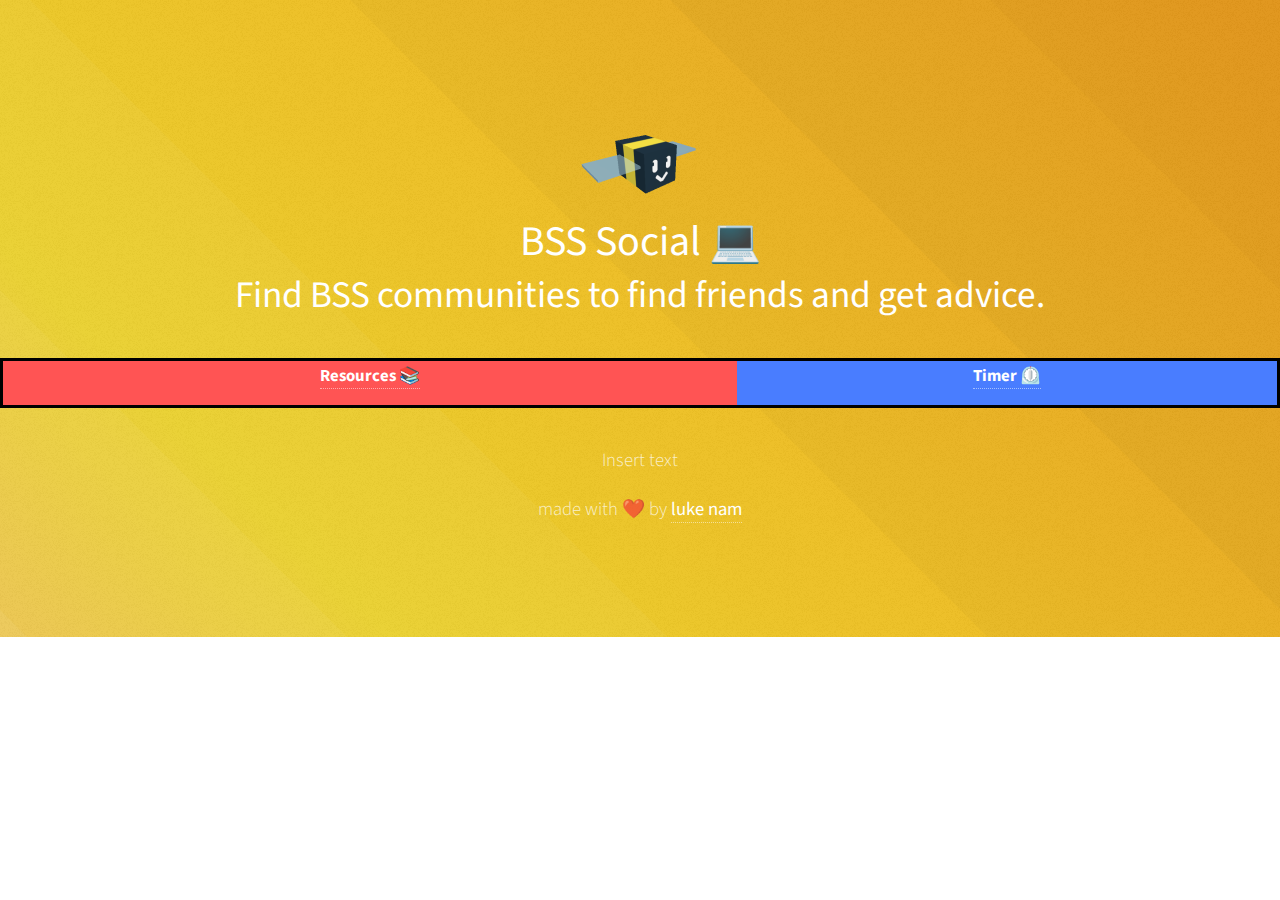
==== pages/social.html @ d3a57c68 "new pages added" ====
<!DOCTYPE HTML>
<!--
	Photon by HTML5 UP
	html5up.net | @ajlkn
	Free for personal and commercial use under the CCA 3.0 license (html5up.net/license)
-->
<html>
	<head>
		<title>BSS Timer</title>
		<meta charset="utf-8" />
		<meta name="viewport" content="width=device-width, initial-scale=1, user-scalable=no" />
		<link rel="stylesheet" href="../assets/css/main.css" />
		<noscript><link rel="stylesheet" href="../assets/css/noscript.css" /></noscript>
	</head>
	<body class="is-preload">

		<!-- Header -->
			<section id="header">
				<div class="inner">
					<img src="../images/basic_bee.png" alt="Basic Bee" class="center">
					<h1><b>BSS Social 💻</b></h1>
					<h2><b>Find BSS communities to find friends and get advice.</b></h2>
				</div>

                <div class="inner">
					<table>
						<thead>
							<tr>
								<th class="evenly-spaced" style="background-color: #ff5454;">
									<a href="resources.html">Resources 📚</a>
								</th>
								<th class="evenly-spaced" style="background-color: #497dff;">
									<a href="index.html">Timer ⏲️</a>
								</th>
							</tr>
						</thead>
					</table>
				</div>

                <div class="inner">
					<p>Insert text</p>
				</div>

				<div class="inner">
					<p>made with ❤️ by
						<b><a href="https://lukelike1001.github.io/">luke nam</a></b>
					</p>
				</div>
			</section>

		<!-- Scripts -->
			<script src="../assets/js/jquery.min.js"></script>
			<script src="../assets/js/jquery.scrolly.min.js"></script>
			<script src="../assets/js/browser.min.js"></script>
			<script src="../assets/js/breakpoints.min.js"></script>
			<script src="../assets/js/util.js"></script>
			<script src="../assets/js/main.js"></script>
			<script src="../scripts/timer.js"></script>

	</body>
</html>
---- assets/css/main.css ----
@import url("fontawesome-all.min.css");
@import url("https://fonts.googleapis.com/css?family=Source+Sans+Pro:300,300italic,400,400italic");

/*
	Photon by HTML5 UP
	html5up.net | @ajlkn
	Free for personal and commercial use under the CCA 3.0 license (html5up.net/license)
*/

html, body, div, span, applet, object,
iframe, h1, h2, h3, h4, h5, h6, p, blockquote,
pre, a, abbr, acronym, address, big, cite,
code, del, dfn, em, img, ins, kbd, q, s, samp,
small, strike, strong, sub, sup, tt, var, b,
u, i, center, dl, dt, dd, ol, ul, li, fieldset,
form, label, legend, table, caption, tbody,
tfoot, thead, tr, th, td, article, aside,
canvas, details, embed, figure, figcaption,
footer, header, hgroup, menu, nav, output, ruby,
section, summary, time, mark, audio, video {
	margin: 0;
	padding: 0;
	border: 0;
	font-size: 100%;
	font: inherit;
	vertical-align: baseline;}

article, aside, details, figcaption, figure,
footer, header, hgroup, menu, nav, section {
	display: block;}

body {
	line-height: 1;
}

ol, ul {
	list-style: none;
}

blockquote, q {
	quotes: none;
}

	blockquote:before, blockquote:after, q:before, q:after {
		content: '';
		content: none;
	}

table {
	border-collapse: collapse;
	border-spacing: 0;
}

body {
	-webkit-text-size-adjust: none;
}

mark {
	background-color: transparent;
	color: inherit;
}

input::-moz-focus-inner {
	border: 0;
	padding: 0;
}

input, select, textarea {
	-moz-appearance: none;
	-webkit-appearance: none;
	-ms-appearance: none;
	appearance: none;
}

/* Basic */

	html {
		box-sizing: border-box;
	}

	*, *:before, *:after {
		box-sizing: inherit;
	}

	body {
		background: #fff;
	}

		body.is-preload *, body.is-preload *:before, body.is-preload *:after {
			-moz-animation: none !important;
			-webkit-animation: none !important;
			-ms-animation: none !important;
			animation: none !important;
			-moz-transition: none !important;
			-webkit-transition: none !important;
			-ms-transition: none !important;
			transition: none !important;
		}

	body, input, select, textarea {
		color: #666;
		font-family: "Source Sans Pro", Helvetica, sans-serif;
		font-size: 16pt;
		font-weight: 300;
		line-height: 1.65em;
	}

	a {
		-moz-transition: color 0.2s ease-in-out, border-color 0.2s ease-in-out;
		-webkit-transition: color 0.2s ease-in-out, border-color 0.2s ease-in-out;
		-ms-transition: color 0.2s ease-in-out, border-color 0.2s ease-in-out;
		transition: color 0.2s ease-in-out, border-color 0.2s ease-in-out;
		border-bottom: dotted 1px #666;
		color: inherit;
		text-decoration: none;
	}

		a:hover {
			border-bottom-color: transparent !important;
			color: #6bd4c8;
		}

	strong, b {
		color: #555;
		font-weight: 400;
	}

	em, i {
		font-style: italic;
	}

	p {
		margin: 0 0 2em 0;
	}

	h1, h2, h3, h4, h5, h6 {
		color: #555;
		line-height: 1em;
		margin: 0 0 1em 0;
	}

		h1 a, h2 a, h3 a, h4 a, h5 a, h6 a {
			color: inherit;
			text-decoration: none;
		}

	h1 {
		font-size: 2.25em;
		line-height: 1.35em;
	}

	h2 {
		font-size: 2em;
		line-height: 1.35em;
	}

	h3 {
		font-size: 1.35em;
		line-height: 1.5em;
	}

	h4 {
		font-size: 1.25em;
		line-height: 1.5em;
	}

	h5 {
		font-size: 0.9em;
		line-height: 1.5em;
	}

	h6 {
		font-size: 0.7em;
		line-height: 1.5em;
	}

	sub {
		font-size: 0.8em;
		position: relative;
		top: 0.5em;
	}

	sup {
		font-size: 0.8em;
		position: relative;
		top: -0.5em;
	}

	hr {
		border: 0;
		border-bottom: solid 1px rgba(144, 144, 144, 0.5);
		margin: 2em 0;
	}

		hr.major {
			margin: 3em 0;
		}

	blockquote {
		border-left: solid 4px rgba(144, 144, 144, 0.5);
		font-style: italic;
		margin: 0 0 2em 0;
		padding: 0.5em 0 0.5em 2em;
	}

	code {
		background: rgba(144, 144, 144, 0.075);
		border-radius: 4px;
		border: solid 1px rgba(144, 144, 144, 0.5);
		font-family: "Courier New", monospace;
		font-size: 0.9em;
		margin: 0 0.25em;
		padding: 0.25em 0.65em;
	}

	pre {
		-webkit-overflow-scrolling: touch;
		font-family: "Courier New", monospace;
		font-size: 0.9em;
		margin: 0 0 2em 0;
	}

		pre code {
			display: block;
			line-height: 1.75em;
			padding: 1em 1.5em;
			overflow-x: auto;
		}

	.align-left {
		text-align: left;
	}

	.align-center {
		text-align: center;
	}

	.align-right {
		text-align: right;
	}

/* Container */

	.container {
		margin: 0 auto;
		max-width: calc(100% - 4em);
		width: 60em;
	}

		.container.xsmall {
			width: 15em;
		}

		.container.small {
			width: 30em;
		}

		.container.medium {
			width: 45em;
		}

		.container.large {
			width: 75em;
		}

		.container.xlarge {
			width: 90em;
		}

		.container.max {
			width: 100%;
		}

		@media screen and (max-width: 980px) {

			.container {
				max-width: 100% !important;
				width: 100% !important;
			}

		}

		@media screen and (max-width: 480px) {

			.container {
				max-width: calc(100% - 3em);
			}

		}

/* Row */

	.row {
		display: flex;
		flex-wrap: wrap;
		box-sizing: border-box;
		align-items: stretch;
	}

		.row > * {
			box-sizing: border-box;
		}

		.row.gtr-uniform > * > :last-child {
			margin-bottom: 0;
		}

		.row.aln-left {
			justify-content: flex-start;
		}

		.row.aln-center {
			justify-content: center;
		}

		.row.aln-right {
			justify-content: flex-end;
		}

		.row.aln-top {
			align-items: flex-start;
		}

		.row.aln-middle {
			align-items: center;
		}

		.row.aln-bottom {
			align-items: flex-end;
		}

		.row > .imp {
			order: -1;
		}

		.row > .col-1 {
			width: 8.33333%;
		}

		.row > .off-1 {
			margin-left: 8.33333%;
		}

		.row > .col-2 {
			width: 16.66667%;
		}

		.row > .off-2 {
			margin-left: 16.66667%;
		}

		.row > .col-3 {
			width: 25%;
		}

		.row > .off-3 {
			margin-left: 25%;
		}

		.row > .col-4 {
			width: 33.33333%;
		}

		.row > .off-4 {
			margin-left: 33.33333%;
		}

		.row > .col-5 {
			width: 41.66667%;
		}

		.row > .off-5 {
			margin-left: 41.66667%;
		}

		.row > .col-6 {
			width: 50%;
		}

		.row > .off-6 {
			margin-left: 50%;
		}

		.row > .col-7 {
			width: 58.33333%;
		}

		.row > .off-7 {
			margin-left: 58.33333%;
		}

		.row > .col-8 {
			width: 66.66667%;
		}

		.row > .off-8 {
			margin-left: 66.66667%;
		}

		.row > .col-9 {
			width: 75%;
		}

		.row > .off-9 {
			margin-left: 75%;
		}

		.row > .col-10 {
			width: 83.33333%;
		}

		.row > .off-10 {
			margin-left: 83.33333%;
		}

		.row > .col-11 {
			width: 91.66667%;
		}

		.row > .off-11 {
			margin-left: 91.66667%;
		}

		.row > .col-12 {
			width: 100%;
		}

		.row > .off-12 {
			margin-left: 100%;
		}

		.row.gtr-0 {
			margin-top: 0;
			margin-left: 0em;
		}

			.row.gtr-0 > * {
				padding: 0 0 0 0em;
			}

			.row.gtr-0.gtr-uniform {
				margin-top: 0em;
			}

				.row.gtr-0.gtr-uniform > * {
					padding-top: 0em;
				}

		.row.gtr-25 {
			margin-top: 0;
			margin-left: -0.5em;
		}

			.row.gtr-25 > * {
				padding: 0 0 0 0.5em;
			}

			.row.gtr-25.gtr-uniform {
				margin-top: -0.5em;
			}

				.row.gtr-25.gtr-uniform > * {
					padding-top: 0.5em;
				}

		.row.gtr-50 {
			margin-top: 0;
			margin-left: -1em;
		}

			.row.gtr-50 > * {
				padding: 0 0 0 1em;
			}

			.row.gtr-50.gtr-uniform {
				margin-top: -1em;
			}

				.row.gtr-50.gtr-uniform > * {
					padding-top: 1em;
				}

		.row {
			margin-top: 0;
			margin-left: -2em;
		}

			.row > * {
				padding: 0 0 0 2em;
			}

			.row.gtr-uniform {
				margin-top: -2em;
			}

				.row.gtr-uniform > * {
					padding-top: 2em;
				}

		.row.gtr-150 {
			margin-top: 0;
			margin-left: -3em;
		}

			.row.gtr-150 > * {
				padding: 0 0 0 3em;
			}

			.row.gtr-150.gtr-uniform {
				margin-top: -3em;
			}

				.row.gtr-150.gtr-uniform > * {
					padding-top: 3em;
				}

		.row.gtr-200 {
			margin-top: 0;
			margin-left: -4em;
		}

			.row.gtr-200 > * {
				padding: 0 0 0 4em;
			}

			.row.gtr-200.gtr-uniform {
				margin-top: -4em;
			}

				.row.gtr-200.gtr-uniform > * {
					padding-top: 4em;
				}

		@media screen and (max-width: 1680px) {

			.row {
				display: flex;
				flex-wrap: wrap;
				box-sizing: border-box;
				align-items: stretch;
			}

				.row > * {
					box-sizing: border-box;
				}

				.row.gtr-uniform > * > :last-child {
					margin-bottom: 0;
				}

				.row.aln-left {
					justify-content: flex-start;
				}

				.row.aln-center {
					justify-content: center;
				}

				.row.aln-right {
					justify-content: flex-end;
				}

				.row.aln-top {
					align-items: flex-start;
				}

				.row.aln-middle {
					align-items: center;
				}

				.row.aln-bottom {
					align-items: flex-end;
				}

				.row > .imp-xlarge {
					order: -1;
				}

				.row > .col-1-xlarge {
					width: 8.33333%;
				}

				.row > .off-1-xlarge {
					margin-left: 8.33333%;
				}

				.row > .col-2-xlarge {
					width: 16.66667%;
				}

				.row > .off-2-xlarge {
					margin-left: 16.66667%;
				}

				.row > .col-3-xlarge {
					width: 25%;
				}

				.row > .off-3-xlarge {
					margin-left: 25%;
				}

				.row > .col-4-xlarge {
					width: 33.33333%;
				}

				.row > .off-4-xlarge {
					margin-left: 33.33333%;
				}

				.row > .col-5-xlarge {
					width: 41.66667%;
				}

				.row > .off-5-xlarge {
					margin-left: 41.66667%;
				}

				.row > .col-6-xlarge {
					width: 50%;
				}

				.row > .off-6-xlarge {
					margin-left: 50%;
				}

				.row > .col-7-xlarge {
					width: 58.33333%;
				}

				.row > .off-7-xlarge {
					margin-left: 58.33333%;
				}

				.row > .col-8-xlarge {
					width: 66.66667%;
				}

				.row > .off-8-xlarge {
					margin-left: 66.66667%;
				}

				.row > .col-9-xlarge {
					width: 75%;
				}

				.row > .off-9-xlarge {
					margin-left: 75%;
				}

				.row > .col-10-xlarge {
					width: 83.33333%;
				}

				.row > .off-10-xlarge {
					margin-left: 83.33333%;
				}

				.row > .col-11-xlarge {
					width: 91.66667%;
				}

				.row > .off-11-xlarge {
					margin-left: 91.66667%;
				}

				.row > .col-12-xlarge {
					width: 100%;
				}

				.row > .off-12-xlarge {
					margin-left: 100%;
				}

				.row.gtr-0 {
					margin-top: 0;
					margin-left: 0em;
				}

					.row.gtr-0 > * {
						padding: 0 0 0 0em;
					}

					.row.gtr-0.gtr-uniform {
						margin-top: 0em;
					}

						.row.gtr-0.gtr-uniform > * {
							padding-top: 0em;
						}

				.row.gtr-25 {
					margin-top: 0;
					margin-left: -0.5em;
				}

					.row.gtr-25 > * {
						padding: 0 0 0 0.5em;
					}

					.row.gtr-25.gtr-uniform {
						margin-top: -0.5em;
					}

						.row.gtr-25.gtr-uniform > * {
							padding-top: 0.5em;
						}

				.row.gtr-50 {
					margin-top: 0;
					margin-left: -1em;
				}

					.row.gtr-50 > * {
						padding: 0 0 0 1em;
					}

					.row.gtr-50.gtr-uniform {
						margin-top: -1em;
					}

						.row.gtr-50.gtr-uniform > * {
							padding-top: 1em;
						}

				.row {
					margin-top: 0;
					margin-left: -2em;
				}

					.row > * {
						padding: 0 0 0 2em;
					}

					.row.gtr-uniform {
						margin-top: -2em;
					}

						.row.gtr-uniform > * {
							padding-top: 2em;
						}

				.row.gtr-150 {
					margin-top: 0;
					margin-left: -3em;
				}

					.row.gtr-150 > * {
						padding: 0 0 0 3em;
					}

					.row.gtr-150.gtr-uniform {
						margin-top: -3em;
					}

						.row.gtr-150.gtr-uniform > * {
							padding-top: 3em;
						}

				.row.gtr-200 {
					margin-top: 0;
					margin-left: -4em;
				}

					.row.gtr-200 > * {
						padding: 0 0 0 4em;
					}

					.row.gtr-200.gtr-uniform {
						margin-top: -4em;
					}

						.row.gtr-200.gtr-uniform > * {
							padding-top: 4em;
						}

		}

		@media screen and (max-width: 1140px) {

			.row {
				display: flex;
				flex-wrap: wrap;
				box-sizing: border-box;
				align-items: stretch;
			}

				.row > * {
					box-sizing: border-box;
				}

				.row.gtr-uniform > * > :last-child {
					margin-bottom: 0;
				}

				.row.aln-left {
					justify-content: flex-start;
				}

				.row.aln-center {
					justify-content: center;
				}

				.row.aln-right {
					justify-content: flex-end;
				}

				.row.aln-top {
					align-items: flex-start;
				}

				.row.aln-middle {
					align-items: center;
				}

				.row.aln-bottom {
					align-items: flex-end;
				}

				.row > .imp-large {
					order: -1;
				}

				.row > .col-1-large {
					width: 8.33333%;
				}

				.row > .off-1-large {
					margin-left: 8.33333%;
				}

				.row > .col-2-large {
					width: 16.66667%;
				}

				.row > .off-2-large {
					margin-left: 16.66667%;
				}

				.row > .col-3-large {
					width: 25%;
				}

				.row > .off-3-large {
					margin-left: 25%;
				}

				.row > .col-4-large {
					width: 33.33333%;
				}

				.row > .off-4-large {
					margin-left: 33.33333%;
				}

				.row > .col-5-large {
					width: 41.66667%;
				}

				.row > .off-5-large {
					margin-left: 41.66667%;
				}

				.row > .col-6-large {
					width: 50%;
				}

				.row > .off-6-large {
					margin-left: 50%;
				}

				.row > .col-7-large {
					width: 58.33333%;
				}

				.row > .off-7-large {
					margin-left: 58.33333%;
				}

				.row > .col-8-large {
					width: 66.66667%;
				}

				.row > .off-8-large {
					margin-left: 66.66667%;
				}

				.row > .col-9-large {
					width: 75%;
				}

				.row > .off-9-large {
					margin-left: 75%;
				}

				.row > .col-10-large {
					width: 83.33333%;
				}

				.row > .off-10-large {
					margin-left: 83.33333%;
				}

				.row > .col-11-large {
					width: 91.66667%;
				}

				.row > .off-11-large {
					margin-left: 91.66667%;
				}

				.row > .col-12-large {
					width: 100%;
				}

				.row > .off-12-large {
					margin-left: 100%;
				}

				.row.gtr-0 {
					margin-top: 0;
					margin-left: 0em;
				}

					.row.gtr-0 > * {
						padding: 0 0 0 0em;
					}

					.row.gtr-0.gtr-uniform {
						margin-top: 0em;
					}

						.row.gtr-0.gtr-uniform > * {
							padding-top: 0em;
						}

				.row.gtr-25 {
					margin-top: 0;
					margin-left: -0.5em;
				}

					.row.gtr-25 > * {
						padding: 0 0 0 0.5em;
					}

					.row.gtr-25.gtr-uniform {
						margin-top: -0.5em;
					}

						.row.gtr-25.gtr-uniform > * {
							padding-top: 0.5em;
						}

				.row.gtr-50 {
					margin-top: 0;
					margin-left: -1em;
				}

					.row.gtr-50 > * {
						padding: 0 0 0 1em;
					}

					.row.gtr-50.gtr-uniform {
						margin-top: -1em;
					}

						.row.gtr-50.gtr-uniform > * {
							padding-top: 1em;
						}

				.row {
					margin-top: 0;
					margin-left: -2em;
				}

					.row > * {
						padding: 0 0 0 2em;
					}

					.row.gtr-uniform {
						margin-top: -2em;
					}

						.row.gtr-uniform > * {
							padding-top: 2em;
						}

				.row.gtr-150 {
					margin-top: 0;
					margin-left: -3em;
				}

					.row.gtr-150 > * {
						padding: 0 0 0 3em;
					}

					.row.gtr-150.gtr-uniform {
						margin-top: -3em;
					}

						.row.gtr-150.gtr-uniform > * {
							padding-top: 3em;
						}

				.row.gtr-200 {
					margin-top: 0;
					margin-left: -4em;
				}

					.row.gtr-200 > * {
						padding: 0 0 0 4em;
					}

					.row.gtr-200.gtr-uniform {
						margin-top: -4em;
					}

						.row.gtr-200.gtr-uniform > * {
							padding-top: 4em;
						}

		}

		@media screen and (max-width: 980px) {

			.row {
				display: flex;
				flex-wrap: wrap;
				box-sizing: border-box;
				align-items: stretch;
			}

				.row > * {
					box-sizing: border-box;
				}

				.row.gtr-uniform > * > :last-child {
					margin-bottom: 0;
				}

				.row.aln-left {
					justify-content: flex-start;
				}

				.row.aln-center {
					justify-content: center;
				}

				.row.aln-right {
					justify-content: flex-end;
				}

				.row.aln-top {
					align-items: flex-start;
				}

				.row.aln-middle {
					align-items: center;
				}

				.row.aln-bottom {
					align-items: flex-end;
				}

				.row > .imp-medium {
					order: -1;
				}

				.row > .col-1-medium {
					width: 8.33333%;
				}

				.row > .off-1-medium {
					margin-left: 8.33333%;
				}

				.row > .col-2-medium {
					width: 16.66667%;
				}

				.row > .off-2-medium {
					margin-left: 16.66667%;
				}

				.row > .col-3-medium {
					width: 25%;
				}

				.row > .off-3-medium {
					margin-left: 25%;
				}

				.row > .col-4-medium {
					width: 33.33333%;
				}

				.row > .off-4-medium {
					margin-left: 33.33333%;
				}

				.row > .col-5-medium {
					width: 41.66667%;
				}

				.row > .off-5-medium {
					margin-left: 41.66667%;
				}

				.row > .col-6-medium {
					width: 50%;
				}

				.row > .off-6-medium {
					margin-left: 50%;
				}

				.row > .col-7-medium {
					width: 58.33333%;
				}

				.row > .off-7-medium {
					margin-left: 58.33333%;
				}

				.row > .col-8-medium {
					width: 66.66667%;
				}

				.row > .off-8-medium {
					margin-left: 66.66667%;
				}

				.row > .col-9-medium {
					width: 75%;
				}

				.row > .off-9-medium {
					margin-left: 75%;
				}

				.row > .col-10-medium {
					width: 83.33333%;
				}

				.row > .off-10-medium {
					margin-left: 83.33333%;
				}

				.row > .col-11-medium {
					width: 91.66667%;
				}

				.row > .off-11-medium {
					margin-left: 91.66667%;
				}

				.row > .col-12-medium {
					width: 100%;
				}

				.row > .off-12-medium {
					margin-left: 100%;
				}

				.row.gtr-0 {
					margin-top: 0;
					margin-left: 0em;
				}

					.row.gtr-0 > * {
						padding: 0 0 0 0em;
					}

					.row.gtr-0.gtr-uniform {
						margin-top: 0em;
					}

						.row.gtr-0.gtr-uniform > * {
							padding-top: 0em;
						}

				.row.gtr-25 {
					margin-top: 0;
					margin-left: -0.5em;
				}

					.row.gtr-25 > * {
						padding: 0 0 0 0.5em;
					}

					.row.gtr-25.gtr-uniform {
						margin-top: -0.5em;
					}

						.row.gtr-25.gtr-uniform > * {
							padding-top: 0.5em;
						}

				.row.gtr-50 {
					margin-top: 0;
					margin-left: -1em;
				}

					.row.gtr-50 > * {
						padding: 0 0 0 1em;
					}

					.row.gtr-50.gtr-uniform {
						margin-top: -1em;
					}

						.row.gtr-50.gtr-uniform > * {
							padding-top: 1em;
						}

				.row {
					margin-top: 0;
					margin-left: -2em;
				}

					.row > * {
						padding: 0 0 0 2em;
					}

					.row.gtr-uniform {
						margin-top: -2em;
					}

						.row.gtr-uniform > * {
							padding-top: 2em;
						}

				.row.gtr-150 {
					margin-top: 0;
					margin-left: -3em;
				}

					.row.gtr-150 > * {
						padding: 0 0 0 3em;
					}

					.row.gtr-150.gtr-uniform {
						margin-top: -3em;
					}

						.row.gtr-150.gtr-uniform > * {
							padding-top: 3em;
						}

				.row.gtr-200 {
					margin-top: 0;
					margin-left: -4em;
				}

					.row.gtr-200 > * {
						padding: 0 0 0 4em;
					}

					.row.gtr-200.gtr-uniform {
						margin-top: -4em;
					}

						.row.gtr-200.gtr-uniform > * {
							padding-top: 4em;
						}

		}

		@media screen and (max-width: 736px) {

			.row {
				display: flex;
				flex-wrap: wrap;
				box-sizing: border-box;
				align-items: stretch;
			}

				.row > * {
					box-sizing: border-box;
				}

				.row.gtr-uniform > * > :last-child {
					margin-bottom: 0;
				}

				.row.aln-left {
					justify-content: flex-start;
				}

				.row.aln-center {
					justify-content: center;
				}

				.row.aln-right {
					justify-content: flex-end;
				}

				.row.aln-top {
					align-items: flex-start;
				}

				.row.aln-middle {
					align-items: center;
				}

				.row.aln-bottom {
					align-items: flex-end;
				}

				.row > .imp-small {
					order: -1;
				}

				.row > .col-1-small {
					width: 8.33333%;
				}

				.row > .off-1-small {
					margin-left: 8.33333%;
				}

				.row > .col-2-small {
					width: 16.66667%;
				}

				.row > .off-2-small {
					margin-left: 16.66667%;
				}

				.row > .col-3-small {
					width: 25%;
				}

				.row > .off-3-small {
					margin-left: 25%;
				}

				.row > .col-4-small {
					width: 33.33333%;
				}

				.row > .off-4-small {
					margin-left: 33.33333%;
				}

				.row > .col-5-small {
					width: 41.66667%;
				}

				.row > .off-5-small {
					margin-left: 41.66667%;
				}

				.row > .col-6-small {
					width: 50%;
				}

				.row > .off-6-small {
					margin-left: 50%;
				}

				.row > .col-7-small {
					width: 58.33333%;
				}

				.row > .off-7-small {
					margin-left: 58.33333%;
				}

				.row > .col-8-small {
					width: 66.66667%;
				}

				.row > .off-8-small {
					margin-left: 66.66667%;
				}

				.row > .col-9-small {
					width: 75%;
				}

				.row > .off-9-small {
					margin-left: 75%;
				}

				.row > .col-10-small {
					width: 83.33333%;
				}

				.row > .off-10-small {
					margin-left: 83.33333%;
				}

				.row > .col-11-small {
					width: 91.66667%;
				}

				.row > .off-11-small {
					margin-left: 91.66667%;
				}

				.row > .col-12-small {
					width: 100%;
				}

				.row > .off-12-small {
					margin-left: 100%;
				}

				.row.gtr-0 {
					margin-top: 0;
					margin-left: 0em;
				}

					.row.gtr-0 > * {
						padding: 0 0 0 0em;
					}

					.row.gtr-0.gtr-uniform {
						margin-top: 0em;
					}

						.row.gtr-0.gtr-uniform > * {
							padding-top: 0em;
						}

				.row.gtr-25 {
					margin-top: 0;
					margin-left: -0.5em;
				}

					.row.gtr-25 > * {
						padding: 0 0 0 0.5em;
					}

					.row.gtr-25.gtr-uniform {
						margin-top: -0.5em;
					}

						.row.gtr-25.gtr-uniform > * {
							padding-top: 0.5em;
						}

				.row.gtr-50 {
					margin-top: 0;
					margin-left: -1em;
				}

					.row.gtr-50 > * {
						padding: 0 0 0 1em;
					}

					.row.gtr-50.gtr-uniform {
						margin-top: -1em;
					}

						.row.gtr-50.gtr-uniform > * {
							padding-top: 1em;
						}

				.row {
					margin-top: 0;
					margin-left: -2em;
				}

					.row > * {
						padding: 0 0 0 2em;
					}

					.row.gtr-uniform {
						margin-top: -2em;
					}

						.row.gtr-uniform > * {
							padding-top: 2em;
						}

				.row.gtr-150 {
					margin-top: 0;
					margin-left: -3em;
				}

					.row.gtr-150 > * {
						padding: 0 0 0 3em;
					}

					.row.gtr-150.gtr-uniform {
						margin-top: -3em;
					}

						.row.gtr-150.gtr-uniform > * {
							padding-top: 3em;
						}

				.row.gtr-200 {
					margin-top: 0;
					margin-left: -4em;
				}

					.row.gtr-200 > * {
						padding: 0 0 0 4em;
					}

					.row.gtr-200.gtr-uniform {
						margin-top: -4em;
					}

						.row.gtr-200.gtr-uniform > * {
							padding-top: 4em;
						}

		}

		@media screen and (max-width: 480px) {

			.row {
				display: flex;
				flex-wrap: wrap;
				box-sizing: border-box;
				align-items: stretch;
			}

				.row > * {
					box-sizing: border-box;
				}

				.row.gtr-uniform > * > :last-child {
					margin-bottom: 0;
				}

				.row.aln-left {
					justify-content: flex-start;
				}

				.row.aln-center {
					justify-content: center;
				}

				.row.aln-right {
					justify-content: flex-end;
				}

				.row.aln-top {
					align-items: flex-start;
				}

				.row.aln-middle {
					align-items: center;
				}

				.row.aln-bottom {
					align-items: flex-end;
				}

				.row > .imp-xsmall {
					order: -1;
				}

				.row > .col-1-xsmall {
					width: 8.33333%;
				}

				.row > .off-1-xsmall {
					margin-left: 8.33333%;
				}

				.row > .col-2-xsmall {
					width: 16.66667%;
				}

				.row > .off-2-xsmall {
					margin-left: 16.66667%;
				}

				.row > .col-3-xsmall {
					width: 25%;
				}

				.row > .off-3-xsmall {
					margin-left: 25%;
				}

				.row > .col-4-xsmall {
					width: 33.33333%;
				}

				.row > .off-4-xsmall {
					margin-left: 33.33333%;
				}

				.row > .col-5-xsmall {
					width: 41.66667%;
				}

				.row > .off-5-xsmall {
					margin-left: 41.66667%;
				}

				.row > .col-6-xsmall {
					width: 50%;
				}

				.row > .off-6-xsmall {
					margin-left: 50%;
				}

				.row > .col-7-xsmall {
					width: 58.33333%;
				}

				.row > .off-7-xsmall {
					margin-left: 58.33333%;
				}

				.row > .col-8-xsmall {
					width: 66.66667%;
				}

				.row > .off-8-xsmall {
					margin-left: 66.66667%;
				}

				.row > .col-9-xsmall {
					width: 75%;
				}

				.row > .off-9-xsmall {
					margin-left: 75%;
				}

				.row > .col-10-xsmall {
					width: 83.33333%;
				}

				.row > .off-10-xsmall {
					margin-left: 83.33333%;
				}

				.row > .col-11-xsmall {
					width: 91.66667%;
				}

				.row > .off-11-xsmall {
					margin-left: 91.66667%;
				}

				.row > .col-12-xsmall {
					width: 100%;
				}

				.row > .off-12-xsmall {
					margin-left: 100%;
				}

				.row.gtr-0 {
					margin-top: 0;
					margin-left: 0em;
				}

					.row.gtr-0 > * {
						padding: 0 0 0 0em;
					}

					.row.gtr-0.gtr-uniform {
						margin-top: 0em;
					}

						.row.gtr-0.gtr-uniform > * {
							padding-top: 0em;
						}

				.row.gtr-25 {
					margin-top: 0;
					margin-left: -0.5em;
				}

					.row.gtr-25 > * {
						padding: 0 0 0 0.5em;
					}

					.row.gtr-25.gtr-uniform {
						margin-top: -0.5em;
					}

						.row.gtr-25.gtr-uniform > * {
							padding-top: 0.5em;
						}

				.row.gtr-50 {
					margin-top: 0;
					margin-left: -1em;
				}

					.row.gtr-50 > * {
						padding: 0 0 0 1em;
					}

					.row.gtr-50.gtr-uniform {
						margin-top: -1em;
					}

						.row.gtr-50.gtr-uniform > * {
							padding-top: 1em;
						}

				.row {
					margin-top: 0;
					margin-left: -2em;
				}

					.row > * {
						padding: 0 0 0 2em;
					}

					.row.gtr-uniform {
						margin-top: -2em;
					}

						.row.gtr-uniform > * {
							padding-top: 2em;
						}

				.row.gtr-150 {
					margin-top: 0;
					margin-left: -3em;
				}

					.row.gtr-150 > * {
						padding: 0 0 0 3em;
					}

					.row.gtr-150.gtr-uniform {
						margin-top: -3em;
					}

						.row.gtr-150.gtr-uniform > * {
							padding-top: 3em;
						}

				.row.gtr-200 {
					margin-top: 0;
					margin-left: -4em;
				}

					.row.gtr-200 > * {
						padding: 0 0 0 4em;
					}

					.row.gtr-200.gtr-uniform {
						margin-top: -4em;
					}

						.row.gtr-200.gtr-uniform > * {
							padding-top: 4em;
						}

		}

		@media screen and (max-width: 320px) {

			.row {
				display: flex;
				flex-wrap: wrap;
				box-sizing: border-box;
				align-items: stretch;
			}

				.row > * {
					box-sizing: border-box;
				}

				.row.gtr-uniform > * > :last-child {
					margin-bottom: 0;
				}

				.row.aln-left {
					justify-content: flex-start;
				}

				.row.aln-center {
					justify-content: center;
				}

				.row.aln-right {
					justify-content: flex-end;
				}

				.row.aln-top {
					align-items: flex-start;
				}

				.row.aln-middle {
					align-items: center;
				}

				.row.aln-bottom {
					align-items: flex-end;
				}

				.row > .imp-xxsmall {
					order: -1;
				}

				.row > .col-1-xxsmall {
					width: 8.33333%;
				}

				.row > .off-1-xxsmall {
					margin-left: 8.33333%;
				}

				.row > .col-2-xxsmall {
					width: 16.66667%;
				}

				.row > .off-2-xxsmall {
					margin-left: 16.66667%;
				}

				.row > .col-3-xxsmall {
					width: 25%;
				}

				.row > .off-3-xxsmall {
					margin-left: 25%;
				}

				.row > .col-4-xxsmall {
					width: 33.33333%;
				}

				.row > .off-4-xxsmall {
					margin-left: 33.33333%;
				}

				.row > .col-5-xxsmall {
					width: 41.66667%;
				}

				.row > .off-5-xxsmall {
					margin-left: 41.66667%;
				}

				.row > .col-6-xxsmall {
					width: 50%;
				}

				.row > .off-6-xxsmall {
					margin-left: 50%;
				}

				.row > .col-7-xxsmall {
					width: 58.33333%;
				}

				.row > .off-7-xxsmall {
					margin-left: 58.33333%;
				}

				.row > .col-8-xxsmall {
					width: 66.66667%;
				}

				.row > .off-8-xxsmall {
					margin-left: 66.66667%;
				}

				.row > .col-9-xxsmall {
					width: 75%;
				}

				.row > .off-9-xxsmall {
					margin-left: 75%;
				}

				.row > .col-10-xxsmall {
					width: 83.33333%;
				}

				.row > .off-10-xxsmall {
					margin-left: 83.33333%;
				}

				.row > .col-11-xxsmall {
					width: 91.66667%;
				}

				.row > .off-11-xxsmall {
					margin-left: 91.66667%;
				}

				.row > .col-12-xxsmall {
					width: 100%;
				}

				.row > .off-12-xxsmall {
					margin-left: 100%;
				}

				.row.gtr-0 {
					margin-top: 0;
					margin-left: 0em;
				}

					.row.gtr-0 > * {
						padding: 0 0 0 0em;
					}

					.row.gtr-0.gtr-uniform {
						margin-top: 0em;
					}

						.row.gtr-0.gtr-uniform > * {
							padding-top: 0em;
						}

				.row.gtr-25 {
					margin-top: 0;
					margin-left: -0.5em;
				}

					.row.gtr-25 > * {
						padding: 0 0 0 0.5em;
					}

					.row.gtr-25.gtr-uniform {
						margin-top: -0.5em;
					}

						.row.gtr-25.gtr-uniform > * {
							padding-top: 0.5em;
						}

				.row.gtr-50 {
					margin-top: 0;
					margin-left: -1em;
				}

					.row.gtr-50 > * {
						padding: 0 0 0 1em;
					}

					.row.gtr-50.gtr-uniform {
						margin-top: -1em;
					}

						.row.gtr-50.gtr-uniform > * {
							padding-top: 1em;
						}

				.row {
					margin-top: 0;
					margin-left: -2em;
				}

					.row > * {
						padding: 0 0 0 2em;
					}

					.row.gtr-uniform {
						margin-top: -2em;
					}

						.row.gtr-uniform > * {
							padding-top: 2em;
						}

				.row.gtr-150 {
					margin-top: 0;
					margin-left: -3em;
				}

					.row.gtr-150 > * {
						padding: 0 0 0 3em;
					}

					.row.gtr-150.gtr-uniform {
						margin-top: -3em;
					}

						.row.gtr-150.gtr-uniform > * {
							padding-top: 3em;
						}

				.row.gtr-200 {
					margin-top: 0;
					margin-left: -4em;
				}

					.row.gtr-200 > * {
						padding: 0 0 0 4em;
					}

					.row.gtr-200.gtr-uniform {
						margin-top: -4em;
					}

						.row.gtr-200.gtr-uniform > * {
							padding-top: 4em;
						}

		}

/* Section/Article */

	section.special, article.special {
		text-align: center;
	}

	header p {
		color: #999;
		margin: 0 0 1.5em 0;
		position: relative;
	}

	header h2 + p {
		font-size: 1.25em;
		line-height: 1.5em;
		margin-top: -1em;
	}

	header h3 + p {
		font-size: 1.1em;
		line-height: 1.5em;
		margin-top: -0.8em;
	}

	header h4 + p,
	header h5 + p,
	header h6 + p {
		font-size: 0.9em;
		line-height: 1.5em;
		margin-top: -0.6em;
	}

	header.major {
		margin: 0 0 1em 0;
	}

		header.major:after {
			background: rgba(144, 144, 144, 0.5);
			content: '';
			display: inline-block;
			height: 1px;
			margin-top: 1.5em;
			width: 6em;
		}

		header.major h2, header.major h3, header.major h4, header.major h5, header.major h6 {
			margin: 0;
		}

		header.major p {
			margin: 0.7em 0 0 0;
		}

	header.special {
		text-align: center;
	}

/* Form */

	form {
		margin: 0 0 2em 0;
	}

	label {
		color: #555;
		display: block;
		font-size: 0.9em;
		font-weight: 400;
		margin: 0 0 1em 0;
	}

	input[type="text"],
	input[type="password"],
	input[type="email"],
	select,
	textarea {
		-moz-appearance: none;
		-webkit-appearance: none;
		-ms-appearance: none;
		appearance: none;
		background: rgba(144, 144, 144, 0.075);
		border-radius: 4px;
		border: none;
		border: solid 1px rgba(144, 144, 144, 0.5);
		color: inherit;
		display: block;
		outline: 0;
		padding: 0 1em;
		text-decoration: none;
		width: 100%;
	}

		input[type="text"]:invalid,
		input[type="password"]:invalid,
		input[type="email"]:invalid,
		select:invalid,
		textarea:invalid {
			box-shadow: none;
		}

		input[type="text"]:focus,
		input[type="password"]:focus,
		input[type="email"]:focus,
		select:focus,
		textarea:focus {
			border-color: #6bd4c8;
		}

	select {
		background-image: url("data:image/svg+xml;charset=utf8,%3Csvg xmlns='http://www.w3.org/2000/svg' width='40' height='40' preserveAspectRatio='none' viewBox='0 0 40 40'%3E%3Cpath d='M9.4,12.3l10.4,10.4l10.4-10.4c0.2-0.2,0.5-0.4,0.9-0.4c0.3,0,0.6,0.1,0.9,0.4l3.3,3.3c0.2,0.2,0.4,0.5,0.4,0.9 c0,0.4-0.1,0.6-0.4,0.9L20.7,31.9c-0.2,0.2-0.5,0.4-0.9,0.4c-0.3,0-0.6-0.1-0.9-0.4L4.3,17.3c-0.2-0.2-0.4-0.5-0.4-0.9 c0-0.4,0.1-0.6,0.4-0.9l3.3-3.3c0.2-0.2,0.5-0.4,0.9-0.4S9.1,12.1,9.4,12.3z' fill='rgba(144, 144, 144, 0.5)' /%3E%3C/svg%3E");
		background-size: 1.25rem;
		background-repeat: no-repeat;
		background-position: calc(100% - 1rem) center;
		height: 2.75em;
		padding-right: 2.75em;
		text-overflow: ellipsis;
	}

		select option {
			color: #555;
			background: #fff;
		}

		select:focus::-ms-value {
			background-color: transparent;
		}

		select::-ms-expand {
			display: none;
		}

	input[type="text"],
	input[type="password"],
	input[type="email"],
	select {
		height: 2.75em;
	}

	textarea {
		padding: 0.75em 1em;
	}

	input[type="checkbox"],
	input[type="radio"] {
		-moz-appearance: none;
		-webkit-appearance: none;
		-ms-appearance: none;
		appearance: none;
		display: block;
		float: left;
		margin-right: -2em;
		opacity: 0;
		width: 1em;
		z-index: -1;
	}

		input[type="checkbox"] + label,
		input[type="radio"] + label {
			text-decoration: none;
			color: #666;
			cursor: pointer;
			display: inline-block;
			font-size: 1em;
			font-weight: 300;
			padding-left: 2.4em;
			padding-right: 0.75em;
			position: relative;
		}

			input[type="checkbox"] + label:before,
			input[type="radio"] + label:before {
				-moz-osx-font-smoothing: grayscale;
				-webkit-font-smoothing: antialiased;
				display: inline-block;
				font-style: normal;
				font-variant: normal;
				text-rendering: auto;
				line-height: 1;
				text-transform: none !important;
				font-family: 'Font Awesome 5 Free';
				font-weight: 900;
			}

			input[type="checkbox"] + label:before,
			input[type="radio"] + label:before {
				background: rgba(144, 144, 144, 0.075);
				border-radius: 4px;
				border: solid 1px rgba(144, 144, 144, 0.5);
				content: '';
				display: inline-block;
				font-size: 0.8em;
				height: 2.0625em;
				left: 0;
				line-height: 2.0625em;
				position: absolute;
				text-align: center;
				top: 0;
				width: 2.0625em;
			}

		input[type="checkbox"]:checked + label:before,
		input[type="radio"]:checked + label:before {
			background: #666666;
			border-color: #666666;
			color: #ffffff;
			content: '\f00c';
		}

		input[type="checkbox"]:focus + label:before,
		input[type="radio"]:focus + label:before {
			border-color: #6bd4c8;
		}

	input[type="checkbox"] + label:before {
		border-radius: 4px;
	}

	input[type="radio"] + label:before {
		border-radius: 100%;
	}

	::-webkit-input-placeholder {
		color: #999 !important;
		opacity: 1.0;
	}

	:-moz-placeholder {
		color: #999 !important;
		opacity: 1.0;
	}

	::-moz-placeholder {
		color: #999 !important;
		opacity: 1.0;
	}

	:-ms-input-placeholder {
		color: #999 !important;
		opacity: 1.0;
	}

/* Box */

	.box {
		border-radius: 4px;
		border: solid 1px rgba(144, 144, 144, 0.5);
		margin-bottom: 2em;
		padding: 1.5em;
	}

		.box > :last-child,
		.box > :last-child > :last-child,
		.box > :last-child > :last-child > :last-child {
			margin-bottom: 0;
		}

		.box.alt {
			border: 0;
			border-radius: 0;
			padding: 0;
		}

/* Icon */

	.icon {
		text-decoration: none;
		border-bottom: none;
		position: relative;
	}

		.icon:before {
			-moz-osx-font-smoothing: grayscale;
			-webkit-font-smoothing: antialiased;
			display: inline-block;
			font-style: normal;
			font-variant: normal;
			text-rendering: auto;
			line-height: 1;
			text-transform: none !important;
			font-family: 'Font Awesome 5 Free';
			font-weight: 400;
		}

		.icon > .label {
			display: none;
		}

		.icon:before {
			line-height: inherit;
		}

		.icon.solid:before {
			font-weight: 900 !important;
		}

		.icon.brands:before {
			font-family: 'Font Awesome 5 Brands';
		}

		.icon.style1:before {
			color: #c3e895;
		}

		.icon.style2:before {
			color: #8addaa;
		}

		.icon.style3:before {
			color: #6bd4c8;
		}

		.icon.style4:before {
			color: #57aed3;
		}

		.icon.style5:before {
			color: #4a87d3;
		}

		.icon.style6:before {
			color: #6b88e6;
		}

		.icon.major {
			text-decoration: none;
			color: #555;
			cursor: default;
			display: inline-block;
			margin: 0 0 1.5em 0;
		}

			.icon.major:before {
				-moz-osx-font-smoothing: grayscale;
				-webkit-font-smoothing: antialiased;
				display: inline-block;
				font-style: normal;
				font-variant: normal;
				text-rendering: auto;
				line-height: 1;
				text-transform: none !important;
				font-family: 'Font Awesome 5 Free';
				font-weight: 400;
			}

			.icon.major:before {
				font-size: 4em;
				line-height: 1em;
			}

/* Image */

	.image {
		border-radius: 4px;
		border: 0;
		display: inline-block;
		position: relative;
	}

		.image img {
			border-radius: 4px;
			display: block;
		}

		.image.left {
			float: left;
			padding: 0 1.5em 1em 0;
			top: 0.25em;
		}

		.image.right {
			float: right;
			padding: 0 0 1em 1.5em;
			top: 0.25em;
		}

		.image.left, .image.right {
			max-width: 40%;
		}

			.image.left img, .image.right img {
				width: 100%;
			}

		.image.fit {
			display: block;
			margin: 0 0 2em 0;
			width: 100%;
		}

			.image.fit img {
				width: 100%;
			}

/* List */

	ol {
		list-style: decimal;
		margin: 0 0 2em 0;
		padding-left: 1.25em;
	}

		ol li {
			padding-left: 0.25em;
		}

	ul {
		list-style: disc;
		margin: 0 0 2em 0;
		padding-left: 1em;
	}

		ul li {
			padding-left: 0.5em;
		}

		ul.alt {
			list-style: none;
			padding-left: 0;
		}

			ul.alt li {
				border-top: solid 1px rgba(144, 144, 144, 0.5);
				padding: 0.5em 0;
			}

				ul.alt li:first-child {
					border-top: 0;
					padding-top: 0;
				}

	dl {
		margin: 0 0 2em 0;
	}

/* Actions */

	ul.actions {
		display: -moz-flex;
		display: -webkit-flex;
		display: -ms-flex;
		display: flex;
		cursor: default;
		list-style: none;
		margin-left: -1em;
		padding-left: 0;
	}

		ul.actions li {
			padding: 0 0 0 1em;
			vertical-align: middle;
		}

		ul.actions.special {
			-moz-justify-content: center;
			-webkit-justify-content: center;
			-ms-justify-content: center;
			justify-content: center;
			width: 100%;
			margin-left: 0;
		}

			ul.actions.special li:first-child {
				padding-left: 0;
			}

		ul.actions.stacked {
			-moz-flex-direction: column;
			-webkit-flex-direction: column;
			-ms-flex-direction: column;
			flex-direction: column;
			margin-left: 0;
		}

			ul.actions.stacked li {
				padding: 1.3em 0 0 0;
			}

				ul.actions.stacked li:first-child {
					padding-top: 0;
				}

		ul.actions.fit {
			width: calc(100% + 1em);
		}

			ul.actions.fit li {
				-moz-flex-grow: 1;
				-webkit-flex-grow: 1;
				-ms-flex-grow: 1;
				flex-grow: 1;
				-moz-flex-shrink: 1;
				-webkit-flex-shrink: 1;
				-ms-flex-shrink: 1;
				flex-shrink: 1;
				width: 100%;
			}

				ul.actions.fit li > * {
					width: 100%;
				}

			ul.actions.fit.stacked {
				width: 100%;
			}

		@media screen and (max-width: 480px) {

			ul.actions:not(.fixed) {
				-moz-flex-direction: column;
				-webkit-flex-direction: column;
				-ms-flex-direction: column;
				flex-direction: column;
				margin-left: 0;
				width: 100% !important;
			}

				ul.actions:not(.fixed) li {
					-moz-flex-grow: 1;
					-webkit-flex-grow: 1;
					-ms-flex-grow: 1;
					flex-grow: 1;
					-moz-flex-shrink: 1;
					-webkit-flex-shrink: 1;
					-ms-flex-shrink: 1;
					flex-shrink: 1;
					padding: 1em 0 0 0;
					text-align: center;
					width: 100%;
				}

					ul.actions:not(.fixed) li > * {
						width: 100%;
					}

					ul.actions:not(.fixed) li:first-child {
						padding-top: 0;
					}

					ul.actions:not(.fixed) li input[type="submit"],
					ul.actions:not(.fixed) li input[type="reset"],
					ul.actions:not(.fixed) li input[type="button"],
					ul.actions:not(.fixed) li button,
					ul.actions:not(.fixed) li .button {
						width: 100%;
					}

						ul.actions:not(.fixed) li input[type="submit"].icon:before,
						ul.actions:not(.fixed) li input[type="reset"].icon:before,
						ul.actions:not(.fixed) li input[type="button"].icon:before,
						ul.actions:not(.fixed) li button.icon:before,
						ul.actions:not(.fixed) li .button.icon:before {
							margin-left: -0.5em;
						}

		}

/* Icons */

	ul.icons {
		cursor: default;
		list-style: none;
		padding-left: 0;
	}

		ul.icons li {
			display: inline-block;
			padding: 0 1.25em 0 0;
		}

			ul.icons li:last-child {
				padding-right: 0;
			}

			ul.icons li .icon:before {
				font-size: 1.5em;
			}

/* Major Icons */

	ul.major-icons {
		list-style: none;
		padding-left: 0;
	}

		ul.major-icons li {
			display: inline-block;
			padding: 2.5em;
			text-align: center;
		}

			ul.major-icons li .icon {
				-moz-transform: rotate(45deg);
				-webkit-transform: rotate(45deg);
				-ms-transform: rotate(45deg);
				transform: rotate(45deg);
				border-radius: 4px;
				border: solid 1px rgba(144, 144, 144, 0.5);
				display: inline-block;
				height: 8em;
				line-height: 8em;
				margin: 0;
				text-align: center;
				width: 8em;
			}

				ul.major-icons li .icon:before {
					-moz-transform: rotate(-45deg);
					-webkit-transform: rotate(-45deg);
					-ms-transform: rotate(-45deg);
					transform: rotate(-45deg);
					display: inline-block;
					line-height: inherit;
				}

/* Table */

	.table-wrapper {
		-webkit-overflow-scrolling: touch;
		overflow-x: auto;
	}

	table {
		margin: 0 0 2em 0;
		width: 100%;
		border: 3px solid black;
		font-weight: bold;
	}

		table tbody tr {
			border-left: 0;
			border-right: 0;
		}

		tr:nth-child(even) {
			color: #ffffff;
			background-color: #2368ad;
		}

			table tbody tr:nth-child(2n + 1) {
				color: #ffffff;
				background-color: rgb(255, 45, 45);
			}

		table td {
			padding: 0.75em 0.75em;
			vertical-align: middle;
		}

		table th {
			color: #ffffff;
			font-size: 0.9em;
			font-weight: 400;
			padding: 0 0.75em 0.75em 0.75em;
			text-align: left;
			background-color: #323232;
			text-align: center;
			vertical-align: middle;
		}

		th.evenly-spaced {
			font-weight: bold;
			padding-left: 10px;
  			padding-right: 10px;
		}

		table thead {
			border-bottom: solid 1px rgb(255, 101, 101);
			vertical-align: middle;
		}

		table tfoot {
			border-top: solid 1px rgba(144, 144, 144, 0.5);
		}

		table.alt {
			border-collapse: separate;
		}

			table.alt tbody tr td {
				border: solid 1px rgba(144, 144, 144, 0.5);
				border-left-width: 0;
				border-top-width: 0;
			}

				table.alt tbody tr td:first-child {
					border-left-width: 1px;
				}

			table.alt tbody tr:first-child td {
				border-top-width: 1px;
			}

			table.alt thead {
				border-bottom: 0;
			}

			table.alt tfoot {
				border-top: 0;
			}

/* Button */

	input[type="submit"],
	input[type="reset"],
	input[type="button"],
	button,
	.button {
		-moz-appearance: none;
		-webkit-appearance: none;
		-ms-appearance: none;
		appearance: none;
		-moz-transition: background-color 0.2s ease-in-out, color 0.2s ease-in-out;
		-webkit-transition: background-color 0.2s ease-in-out, color 0.2s ease-in-out;
		-ms-transition: background-color 0.2s ease-in-out, color 0.2s ease-in-out;
		transition: background-color 0.2s ease-in-out, color 0.2s ease-in-out;
		background-color: transparent;
		border-radius: 4px;
		border: 0;
		box-shadow: inset 0 0 0 1px rgba(144, 144, 144, 0.5);
		color: #555 !important;
		cursor: pointer;
		display: inline-block;
		font-weight: 400;
		height: 2.75em;
		letter-spacing: 0.125em;
		line-height: 2.75em;
		text-decoration: none;
		text-transform: uppercase;
		white-space: nowrap;

		/* Manually Edited: */
		font-size: 0.7em;
		text-align: center;
		width: 80px;
		padding: 0 0.2em;
		/* text-indent: 0.125em; */
	}

		input[type="submit"]:hover,
		input[type="reset"]:hover,
		input[type="button"]:hover,
		button:hover,
		.button:hover {
			background-color: rgba(144, 144, 144, 0.075);
		}

		input[type="submit"]:active,
		input[type="reset"]:active,
		input[type="button"]:active,
		button:active,
		.button:active {
			background-color: rgba(144, 144, 144, 0.2);
		}

		input[type="submit"].icon:before,
		input[type="reset"].icon:before,
		input[type="button"].icon:before,
		button.icon:before,
		.button.icon:before {
			margin-right: 0.5em;
		}

		input[type="submit"].fit,
		input[type="reset"].fit,
		input[type="button"].fit,
		button.fit,
		.button.fit {
			width: 100%;
		}

		input[type="submit"].small,
		input[type="reset"].small,
		input[type="button"].small,
		button.small,
		.button.small {
			font-size: 0.7em;
		}

		input[type="submit"].large,
		input[type="reset"].large,
		input[type="button"].large,
		button.large,
		.button.large {
			font-size: 1.25em;
		}

		input[type="submit"].wide,
		input[type="reset"].wide,
		input[type="button"].wide,
		button.wide,
		.button.wide {
			min-width: 12em;
		}

		input[type="submit"].primary,
		input[type="reset"].primary,
		input[type="button"].primary,
		button.primary,
		.button.primary {
			background-color: #555;
			box-shadow: none !important;
			color: #fff !important;
		}

			input[type="submit"].primary:hover,
			input[type="reset"].primary:hover,
			input[type="button"].primary:hover,
			button.primary:hover,
			.button.primary:hover {
				background-color: #626262;
			}

			input[type="submit"].primary:active,
			input[type="reset"].primary:active,
			input[type="button"].primary:active,
			button.primary:active,
			.button.primary:active {
				background-color: #484848;
			}

		input[type="submit"].disabled, input[type="submit"]:disabled,
		input[type="reset"].disabled,
		input[type="reset"]:disabled,
		input[type="button"].disabled,
		input[type="button"]:disabled,
		button.disabled,
		button:disabled,
		.button.disabled,
		.button:disabled {
			cursor: default;
			opacity: 0.25;
		}

/* Main */

	.main {
		padding: 6em 0 4em 0 ;
	}

		.main.style1 {
			background: #fff;
		}

		.main.style2 {
			background-color: #333;
			color: rgba(255, 255, 255, 0.75);
			background-attachment: fixed,							fixed;
			background-image: url("images/overlay1.png"), url("../../images/header.jpg");
			background-size: auto,							cover;
		}

			.main.style2 a {
				border-bottom-color: rgba(255, 255, 255, 0.5);
			}

				.main.style2 a:hover {
					color: #ffffff;
				}

			.main.style2 h1, .main.style2 h2, .main.style2 h3, .main.style2 h4, .main.style2 h5, .main.style2 h6, .main.style2 strong, .main.style2 b {
				color: #ffffff;
			}

			.main.style2 header p {
				color: #ffffff;
			}

			.main.style2 header.major:after {
				background: #ffffff;
			}

			.main.style2 input[type="submit"],
			.main.style2 input[type="reset"],
			.main.style2 input[type="button"],
			.main.style2 button,
			.main.style2 .button {
				box-shadow: inset 0 0 0 1px #ffffff;
				color: #ffffff !important;
			}

				.main.style2 input[type="submit"]:hover,
				.main.style2 input[type="reset"]:hover,
				.main.style2 input[type="button"]:hover,
				.main.style2 button:hover,
				.main.style2 .button:hover {
					background-color: rgba(255, 255, 255, 0.125);
				}

				.main.style2 input[type="submit"]:active,
				.main.style2 input[type="reset"]:active,
				.main.style2 input[type="button"]:active,
				.main.style2 button:active,
				.main.style2 .button:active {
					background-color: rgba(255, 255, 255, 0.25);
				}

				.main.style2 input[type="submit"].primary,
				.main.style2 input[type="reset"].primary,
				.main.style2 input[type="button"].primary,
				.main.style2 button.primary,
				.main.style2 .button.primary {
					background-color: #ffffff;
					box-shadow: inset 0 0 0 1px #ffffff !important;
					color: #333 !important;
				}

					.main.style2 input[type="submit"].primary:hover,
					.main.style2 input[type="reset"].primary:hover,
					.main.style2 input[type="button"].primary:hover,
					.main.style2 button.primary:hover,
					.main.style2 .button.primary:hover {
						background-color: rgba(255, 255, 255, 0.125) !important;
						color: #ffffff !important;
					}

					.main.style2 input[type="submit"].primary:active,
					.main.style2 input[type="reset"].primary:active,
					.main.style2 input[type="button"].primary:active,
					.main.style2 button.primary:active,
					.main.style2 .button.primary:active {
						background-color: rgba(255, 255, 255, 0.25) !important;
					}

			.main.style2 ul.major-icons li .icon {
				border-color: #ffffff;
			}

			.main.style2 .icon.major {
				color: #ffffff;
			}

/* Header */

	#header {
		padding: 9em 0 9em 0 ;
		background-color: #4686a0;
		color: rgba(255, 255, 255, 0.75);
		background-attachment: fixed,							fixed,							fixed;
		background-image: url("images/overlay2.png"), url("images/overlay3.svg"), linear-gradient(45deg, #ebbc4e 5%, #ead029 30%, #f3a01c);
		background-position: top left,						center center,					center center;
		background-size: auto,							cover,							cover;
		overflow: hidden;
		position: relative;
		text-align: center;
	}

		#header a {
			border-bottom-color: rgba(255, 255, 255, 0.5);
		}

			#header a:hover {
				color: #ffffff;
			}

		#header h1, #header h2, #header h3, #header h4, #header h5, #header h6, #header strong, #header b {
			color: #ffffff;
		}

		#header header p {
			color: #ffffff;
		}

		#header header.major:after {
			background: #ffffff;
		}

		#header input[type="submit"],
		#header input[type="reset"],
		#header input[type="button"],
		#header button,
		#header .button {
			box-shadow: inset 0 0 0 1px #ffffff;
			color: #ffffff !important;
		}

			#header input[type="submit"]:hover,
			#header input[type="reset"]:hover,
			#header input[type="button"]:hover,
			#header button:hover,
			#header .button:hover {
				background-color: rgba(255, 255, 255, 0.125);
			}

			#header input[type="submit"]:active,
			#header input[type="reset"]:active,
			#header input[type="button"]:active,
			#header button:active,
			#header .button:active {
				background-color: rgba(255, 255, 255, 0.25);
			}

			#header input[type="submit"].primary,
			#header input[type="reset"].primary,
			#header input[type="button"].primary,
			#header button.primary,
			#header .button.primary {
				background-color: #ffffff;
				box-shadow: inset 0 0 0 1px #ffffff !important;
				color: #4686a0 !important;
			}

				#header input[type="submit"].primary:hover,
				#header input[type="reset"].primary:hover,
				#header input[type="button"].primary:hover,
				#header button.primary:hover,
				#header .button.primary:hover {
					background-color: rgba(255, 255, 255, 0.125) !important;
					color: #ffffff !important;
				}

				#header input[type="submit"].primary:active,
				#header input[type="reset"].primary:active,
				#header input[type="button"].primary:active,
				#header button.primary:active,
				#header .button.primary:active {
					background-color: rgba(255, 255, 255, 0.25) !important;
				}

		#header ul.major-icons li .icon {
			border-color: #ffffff;
		}

		#header .icon.major {
			color: #ffffff;
		}

		#header h1 {
			margin: 0;
		}

		#header p {
			margin: 1em 0 0 0;
		}

		#header .actions {
			-moz-justify-content: center;
			-webkit-justify-content: center;
			-ms-justify-content: center;
			justify-content: center;
			margin-top: 2.5em;
			margin-left: 0;
			position: relative;
		}

			#header .actions li:first-child {
				padding-left: 0;
			}

			#header .actions:after {
				background: #ffffff;
				content: '';
				height: 100vh;
				left: 50%;
				position: absolute;
				top: 100%;
				width: 1px;
			}

		#header .inner {
			-moz-transition: -moz-transform 1.5s ease, opacity 2s ease;
			-webkit-transition: -webkit-transform 1.5s ease, opacity 2s ease;
			-ms-transition: -ms-transform 1.5s ease, opacity 2s ease;
			transition: transform 1.5s ease, opacity 2s ease;
			-moz-transition-delay: 0.25s;
			-webkit-transition-delay: 0.25s;
			-ms-transition-delay: 0.25s;
			transition-delay: 0.25s;
			-moz-transform: scale(1);
			-webkit-transform: scale(1);
			-ms-transform: scale(1);
			transform: scale(1);
			opacity: 1;
			position: relative;
			z-index: 1;
		}

			#header .inner .actions {
				-moz-transition: -moz-transform 1.25s ease;
				-webkit-transition: -webkit-transform 1.25s ease;
				-ms-transition: -ms-transform 1.25s ease;
				transition: transform 1.25s ease;
				-moz-transition-delay: 1s;
				-webkit-transition-delay: 1s;
				-ms-transition-delay: 1s;
				transition-delay: 1s;
				-moz-transform: translateY(0);
				-webkit-transform: translateY(0);
				-ms-transform: translateY(0);
				transform: translateY(0);
				opacity: 1;
			}

		#header:after {
			-moz-transition: opacity 1s ease;
			-webkit-transition: opacity 1s ease;
			-ms-transition: opacity 1s ease;
			transition: opacity 1s ease;
			background-image: linear-gradient(45deg, #ffab2e, #fffa6c);
			content: '';
			height: 100%;
			left: 0;
			opacity: 0;
			position: absolute;
			top: 0;
			width: 100%;
		}

	body.is-preload #header .inner {
		-moz-transform: scale(1.05);
		-webkit-transform: scale(1.05);
		-ms-transform: scale(1.05);
		transform: scale(1.05);
		opacity: 0;
	}

		body.is-preload #header .inner .actions {
			-moz-transform: translateY(30em);
			-webkit-transform: translateY(30em);
			-ms-transform: translateY(30em);
			transform: translateY(30em);
			opacity: 0;
		}

	body.is-preload #header:after {
		opacity: 1;
	}

/* Footer */

	#footer {
		padding: 6em 0 6em 0 ;
		background-color: #000000;
		color: rgba(255, 255, 255, 0.75);
		background-attachment: fixed,							fixed,							fixed;
		background-image: url("images/overlay2.png"), url("images/overlay4.svg"), linear-gradient(45deg, #ebbc4e, #fff5b2 50%, #f3a01c, 95%);
		background-position: top left,						center center,					center center;
		background-size: auto,							cover,							cover;
		text-align: center;
	}

		#footer a {
			border-bottom-color: rgba(255, 255, 255, 0.5);
		}

			#footer a:hover {
				color: #ffffff;
			}

		#footer h1, #footer h2, #footer h3, #footer h4, #footer h5, #footer h6, #footer strong, #footer b {
			color: #ffffff;
		}

		#footer header p {
			color: #ffffff;
		}

		#footer header.major:after {
			background: #ffffff;
		}

		#footer input[type="submit"],
		#footer input[type="reset"],
		#footer input[type="button"],
		#footer button,
		#footer .button {
			box-shadow: inset 0 0 0 1px #ffffff;
			color: #ffffff !important;
		}

			#footer input[type="submit"]:hover,
			#footer input[type="reset"]:hover,
			#footer input[type="button"]:hover,
			#footer button:hover,
			#footer .button:hover {
				background-color: rgba(255, 255, 255, 0.125);
			}

			#footer input[type="submit"]:active,
			#footer input[type="reset"]:active,
			#footer input[type="button"]:active,
			#footer button:active,
			#footer .button:active {
				background-color: rgba(255, 255, 255, 0.25);
			}

			#footer input[type="submit"].primary,
			#footer input[type="reset"].primary,
			#footer input[type="button"].primary,
			#footer button.primary,
			#footer .button.primary {
				background-color: #ffffff;
				box-shadow: inset 0 0 0 1px #ffffff !important;
				color: #4686a0 !important;
			}

				#footer input[type="submit"].primary:hover,
				#footer input[type="reset"].primary:hover,
				#footer input[type="button"].primary:hover,
				#footer button.primary:hover,
				#footer .button.primary:hover {
					background-color: rgba(255, 255, 255, 0.125) !important;
					color: #ffffff !important;
				}

				#footer input[type="submit"].primary:active,
				#footer input[type="reset"].primary:active,
				#footer input[type="button"].primary:active,
				#footer button.primary:active,
				#footer .button.primary:active {
					background-color: rgba(255, 255, 255, 0.25) !important;
				}

		#footer ul.major-icons li .icon {
			border-color: #ffffff;
		}

		#footer .icon.major {
			color: #ffffff;
		}

		#footer .icons {
			margin: 0;
		}

		#footer .copyright {
			font-size: 0.8em;
			list-style: none;
			margin: 2em 0 0 0;
			padding: 0;
		}

			#footer .copyright li {
				border-left: solid 1px;
				display: inline-block;
				line-height: 1em;
				margin-left: 1em;
				padding: 0 0 0 1em;
			}

				#footer .copyright li:first-child {
					border-left: 0;
					margin-left: 0;
					padding: 0;
				}

/* XLarge */

	@media screen and (max-width: 1680px) {

		/* Basic */

			body, input, select, textarea {
				font-size: 14pt;
			}

		/* Header */

			#header {
				padding: 6em 0 6em 0 ;
			}

	}

/* Large */

	@media screen and (max-width: 1140px) {

		/* Basic */

			body, input, select, textarea {
				font-size: 13pt;
			}

			h1 br, h2 br, h3 br, h4 br, h5 br, h6 br {
				display: none;
			}

		/* List */

			ul.major-icons li {
				padding: 2em;
			}

				ul.major-icons li .icon {
					height: 8em;
					line-height: 8em;
					width: 8em;
				}

		/* Main */

			.main {
				padding: 4em 0 2em 0 ;
			}

				.main.style2 {
					background-attachment: scroll;
				}

		/* Header */

			#header {
				padding: 5em 0 5em 0 ;
				background-attachment: scroll;
			}

				#header br {
					display: inline;
				}

		/* Footer */

			#footer {
				padding: 4em 0 4em 0 ;
				background-attachment: scroll;
			}

	}

/* Medium */

	@media screen and (max-width: 980px) {

		/* List */

			ul.major-icons li {
				padding: 2em;
			}

				ul.major-icons li .icon {
					height: 7em;
					line-height: 7em;
					width: 7em;
				}

		/* Main */

			.main {
				padding: 5em 3em 3em 3em ;
			}

		/* Header */

			#header {
				padding: 8em 3em 8em 3em ;
			}

		/* Footer */

			#footer {
				padding: 5em 3em 5em 3em ;
			}

		/* One */

			#one {
				text-align: center;
			}

		/* Two */

			#two {
				text-align: center;
			}

	}

/* Small */

	@media screen and (max-width: 736px) {

		/* Basic */

			body, input, select, textarea {
				font-size: 12pt;
			}

			h1 {
				font-size: 1.75em;
			}

			h2 {
				font-size: 1.5em;
			}

			h3 {
				font-size: 1.1em;
			}

			h4 {
				font-size: 1em;
			}

		/* List */

			ul.major-icons li {
				padding: 1.5em;
			}

				ul.major-icons li .icon {
					height: 5em;
					line-height: 5em;
					width: 5em;
				}

					ul.major-icons li .icon:before {
						font-size: 42px;
					}

		/* Icon */

			.icon.major {
				margin: 0 0 1em 0;
			}

		/* Button */

			input[type="submit"],
			input[type="reset"],
			input[type="button"],
			button,
			.button {
				height: 3em;
				line-height: 3em;
			}

		/* Main */

			.main {
				padding: 3em 1.5em 1em 1.5em ;
			}

		/* Header */

			#header {
				padding: 4em 3em 4em 3em ;
			}

				#header .actions {
					margin: 2em 0 0 0;
				}

		/* Footer */

			#footer {
				padding: 3em 1.5em 3em 1.5em ;
			}

	}

/* XSmall */

	@media screen and (max-width: 480px) {

		/* Button */

			input[type="submit"],
			input[type="reset"],
			input[type="button"],
			.button {
				padding: 0;
			}

		/* Main */

			.main {
				padding: 2em 1.5em 0.1em 1.5em ;
			}

		/* Header */

			#header {
				padding: 4em 2em 4em 2em ;
			}

				#header br {
					display: none;
				}

		/* Footer */

			#footer {
				padding: 2em 1.5em 2em 1.5em ;
			}

				#footer .copyright {
					margin: 1.5em 0 0 0;
				}

					#footer .copyright li {
						border: 0;
						display: block;
						margin: 1em 0 0 0;
						padding: 0;
					}

						#footer .copyright li:first-child {
							margin-top: 0;
						}

	}

/* XXSmall */

	@media screen and (max-width: 320px) {

		/* Basic */

			html, body {
				min-width: 320px;
			}

		/* Main */

			.main {
				padding: 2em 1em 0.1em 1em ;
			}

		/* Header */

			#header {
				padding: 3em 1em 3em 1em ;
			}

		/* Footer */

			#footer {
				padding: 2em 1em 2em 1em ;
			}

	}

/* Nav */
#nav {
	-moz-transition: background-color 0.2s ease, border-top-left-radius 0.2s ease, border-top-right-radius 0.2s ease, padding 0.2s ease;
	-webkit-transition: background-color 0.2s ease, border-top-left-radius 0.2s ease, border-top-right-radius 0.2s ease, padding 0.2s ease;
	-ms-transition: background-color 0.2s ease, border-top-left-radius 0.2s ease, border-top-right-radius 0.2s ease, padding 0.2s ease;
	transition: background-color 0.2s ease, border-top-left-radius 0.2s ease, border-top-right-radius 0.2s ease, padding 0.2s ease;
	background-color: #ffffff;
	color: #636363;
	position: absolute;
	width: 64em;
	max-width: calc(100% - 4em);
	padding: 1em;
	background-color: #f7f7f7;
	border-top-left-radius: 0.25em;
	border-top-right-radius: 0.25em;
	cursor: default;
	text-align: center;
}

	#nav input, #nav select, #nav textarea {
		color: #636363;
	}

	#nav a:hover {
		color: #636363;
	}

	#nav strong, #nav b {
		color: #636363;
	}

	#nav h1, #nav h2, #nav h3, #nav h4, #nav h5, #nav h6 {
		color: #636363;
	}

	#nav blockquote {
		border-left-color: #dddddd;
	}

	#nav code {
		background: rgba(222, 222, 222, 0.25);
		border-color: #dddddd;
	}

	#nav hr {
		border-bottom-color: #dddddd;
	}

	#nav + #main {
		padding-top: 4.25em;
	}

	#nav ul {
		margin: 0;
		padding: 0;
		list-style: none;
	}

		#nav ul li {
			-moz-transition: margin 0.2s ease;
			-webkit-transition: margin 0.2s ease;
			-ms-transition: margin 0.2s ease;
			transition: margin 0.2s ease;
			display: inline-block;
			margin: 0 0.35em;
			padding: 0;
			vertical-align: middle;
		}

			#nav ul li a {
				-moz-transition: font-size 0.2s ease;
				-webkit-transition: font-size 0.2s ease;
				-ms-transition: font-size 0.2s ease;
				transition: font-size 0.2s ease;
				display: inline-block;
				height: 2.25em;
				line-height: 2.25em;
				padding: 0 1.25em;
				border: 0;
				border-radius: 8px;
				box-shadow: inset 0 0 0 1px transparent;
			}

				#nav ul li a:hover {
					background-color: rgba(222, 222, 222, 0.25);
				}

				#nav ul li a.active {
					background-color: #ffffff;
					box-shadow: none;
				}

	#nav.alt {
		position: fixed;
		top: 0;
		padding: 0.5em 1em;
		background-color: rgba(247, 247, 247, 0.95);
		border-top-left-radius: 0;
		border-top-right-radius: 0;
		z-index: 10000;
	}

		#nav.alt ul li {
			margin: 0 0.175em;
		}

			#nav.alt ul li a {
				font-size: 0.9em;
			}

	@media screen and (max-width: 736px) {

		#nav {
			display: none;
		}

			#nav + #main {
				padding-top: 0;
			}

	}
---- assets/css/noscript.css ----
/*
	Photon by HTML5 UP
	html5up.net | @ajlkn
	Free for personal and commercial use under the CCA 3.0 license (html5up.net/license)
*/

/* Header */

	body.is-preload #header .inner {
		-moz-transform: none;
		-webkit-transform: none;
		-ms-transform: none;
		transform: none;
		opacity: 1;
	}

		body.is-preload #header .inner .actions {
			-moz-transform: none;
			-webkit-transform: none;
			-ms-transform: none;
			transform: none;
			opacity: 1;
		}

	body.is-preload #header:after {
		opacity: 0;
	}
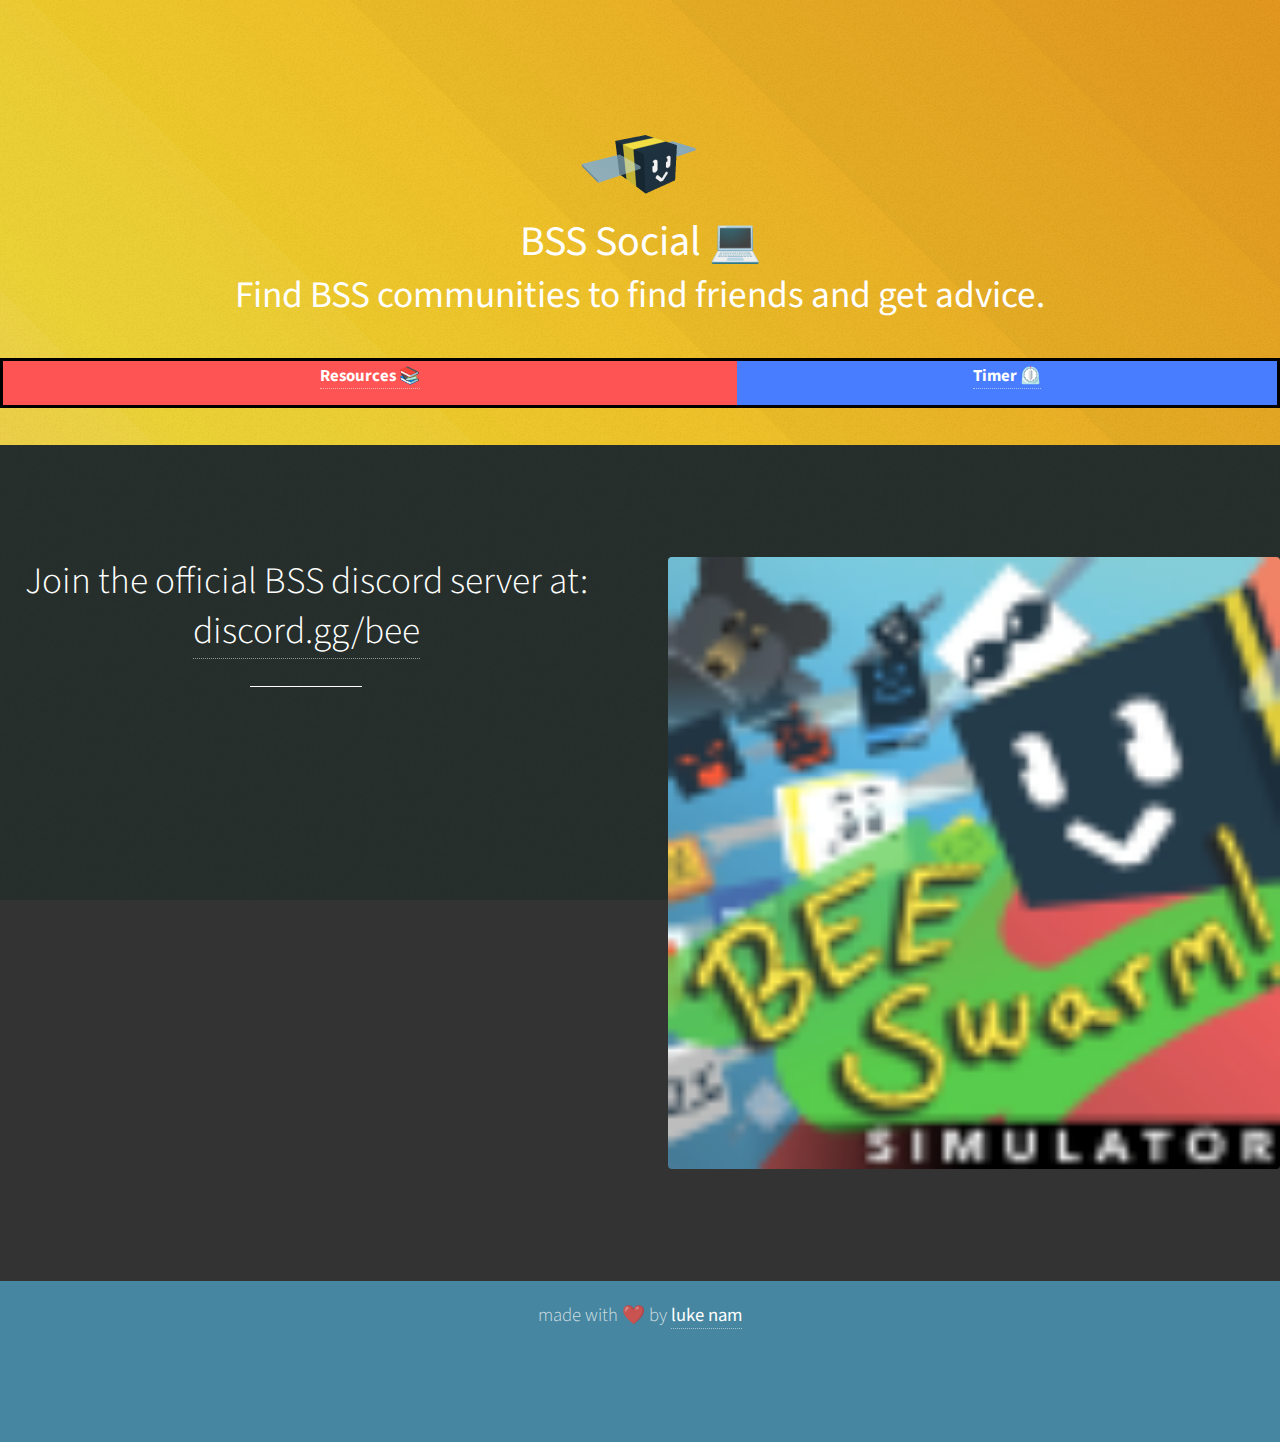
==== commit d1480d39: "social page edits" ====
--- a/pages/social.html
+++ b/pages/social.html
@@ -37,9 +37,22 @@
 					</table>
 				</div>
 
-                <div class="inner">
-					<p>Insert text</p>
-				</div>
+				<section id="discord" class="main style2">
+					<div class="inner">
+						<div class="row gtr-150">
+							<div class="col-6 col-12-medium">
+								<header class="major">
+									<h2>Join the official BSS discord server at:
+										<a href="https://www.discord.gg/bee" target="_blank">discord.gg/bee</a>
+									</h2>
+								</header>
+							</div>
+							<div class="col-6 col-12-medium imp-medium">
+								<span class="image fit"><img src="../images/bss_logo.png" alt="" /></span>
+							</div>
+						</div>
+					</div>
+				</section>
 
 				<div class="inner">
 					<p>made with ❤️ by
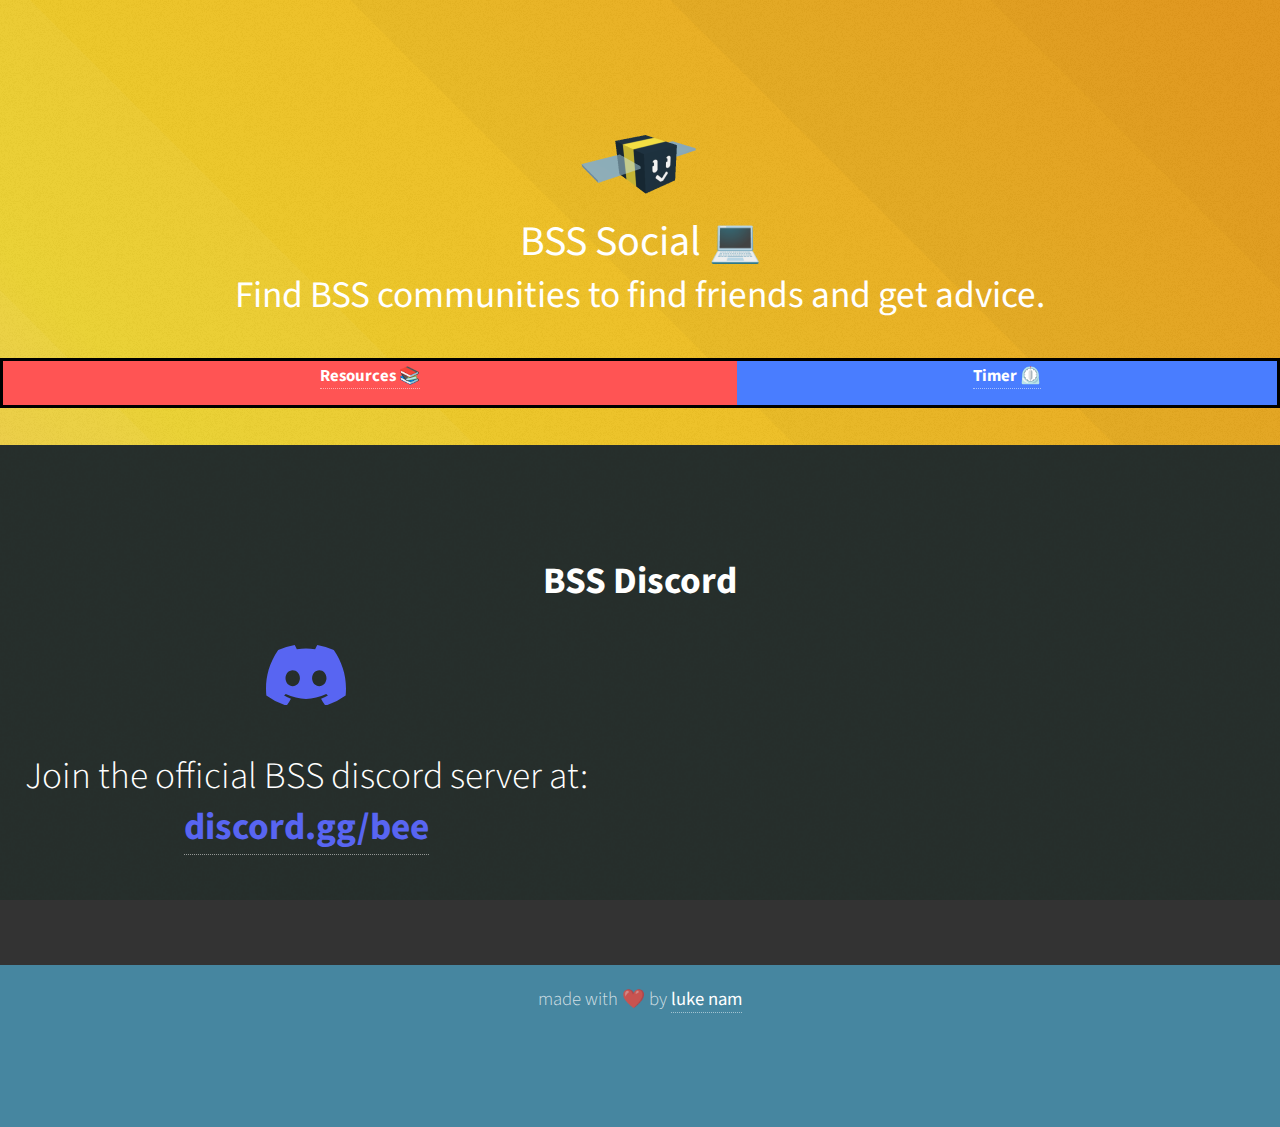
==== commit 5027c96b: "discord server added" ====
--- a/pages/social.html
+++ b/pages/social.html
@@ -39,16 +39,13 @@
 
 				<section id="discord" class="main style2">
 					<div class="inner">
+						<h2 style="font-weight: bold;">BSS Discord</h2>
 						<div class="row gtr-150">
-							<div class="col-6 col-12-medium">
-								<header class="major">
-									<h2>Join the official BSS discord server at:
-										<a href="https://www.discord.gg/bee" target="_blank">discord.gg/bee</a>
-									</h2>
-								</header>
-							</div>
 							<div class="col-6 col-12-medium imp-medium">
-								<span class="image fit"><img src="../images/bss_logo.png" alt="" /></span>
+								<span class="image fit"><svg width="80" xmlns="http://www.w3.org/2000/svg" viewBox="0 0 127.14 96.36"><path fill="#5865f2" d="M107.7,8.07A105.15,105.15,0,0,0,81.47,0a72.06,72.06,0,0,0-3.36,6.83A97.68,97.68,0,0,0,49,6.83,72.37,72.37,0,0,0,45.64,0,105.89,105.89,0,0,0,19.39,8.09C2.79,32.65-1.71,56.6.54,80.21h0A105.73,105.73,0,0,0,32.71,96.36,77.7,77.7,0,0,0,39.6,85.25a68.42,68.42,0,0,1-10.85-5.18c.91-.66,1.8-1.34,2.66-2a75.57,75.57,0,0,0,64.32,0c.87.71,1.76,1.39,2.66,2a68.68,68.68,0,0,1-10.87,5.19,77,77,0,0,0,6.89,11.1A105.25,105.25,0,0,0,126.6,80.22h0C129.24,52.84,122.09,29.11,107.7,8.07ZM42.45,65.69C36.18,65.69,31,60,31,53s5-12.74,11.43-12.74S54,46,53.89,53,48.84,65.69,42.45,65.69Zm42.24,0C78.41,65.69,73.25,60,73.25,53s5-12.74,11.44-12.74S96.23,46,96.12,53,91.08,65.69,84.69,65.69Z"/></svg></span>
+								<h2>Join the official BSS discord server at:
+									<a href="https://www.discord.gg/bee" target="_blank" style="color: #5865f2; font-weight: bold;">discord.gg/bee</a>
+								</h2>
 							</div>
 						</div>
 					</div>
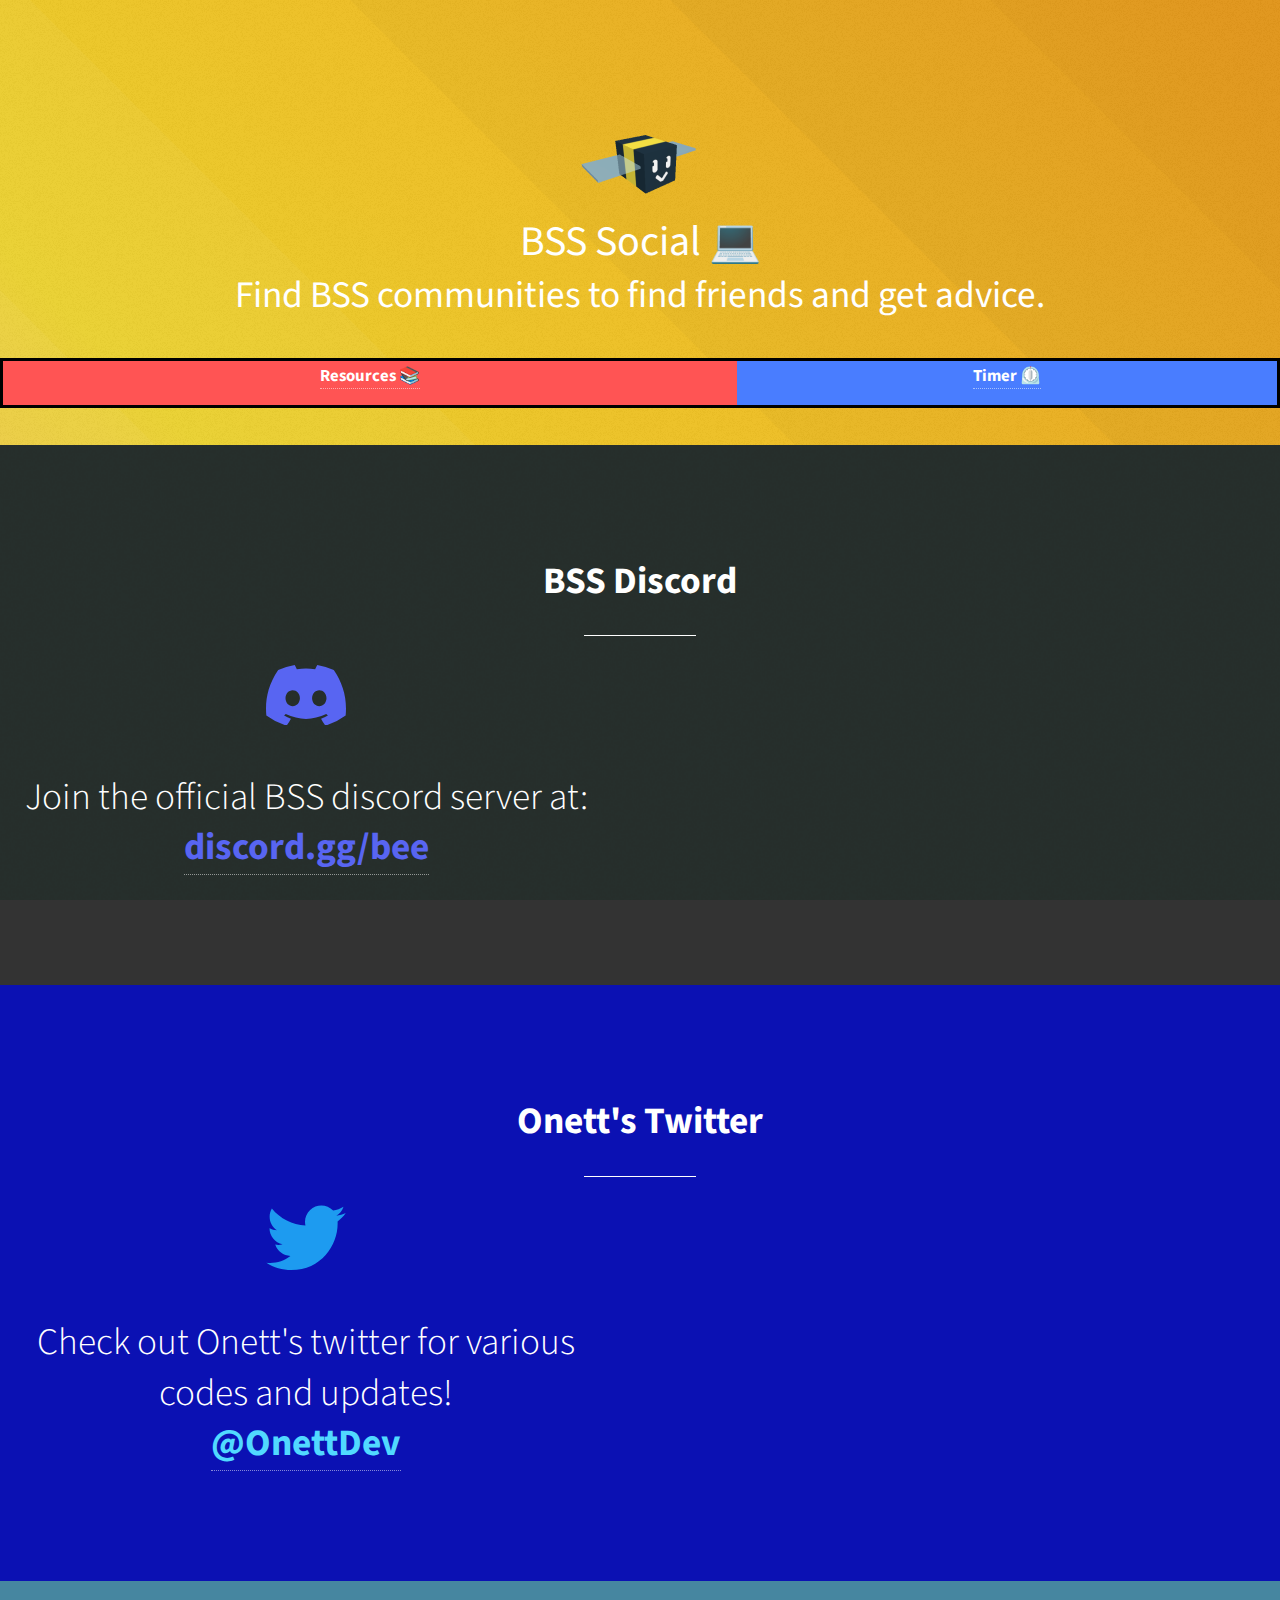
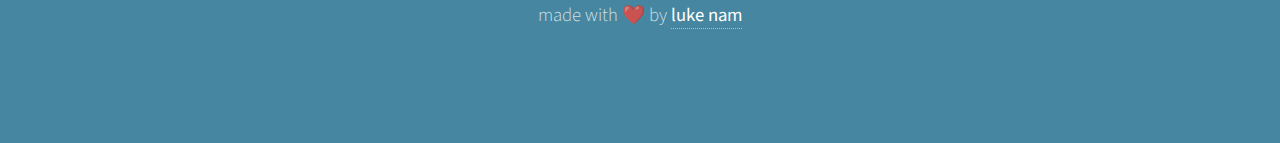
==== commit da4c29e4: "twitter added" ====
--- a/pages/social.html
+++ b/pages/social.html
@@ -37,15 +37,41 @@
 					</table>
 				</div>
 
+				<!-- Discord Server -->
 				<section id="discord" class="main style2">
 					<div class="inner">
-						<h2 style="font-weight: bold;">BSS Discord</h2>
+						<header class="major">
+							<h2 style="font-weight: bold;">BSS Discord</h2>
+						</header>
 						<div class="row gtr-150">
 							<div class="col-6 col-12-medium imp-medium">
 								<span class="image fit"><svg width="80" xmlns="http://www.w3.org/2000/svg" viewBox="0 0 127.14 96.36"><path fill="#5865f2" d="M107.7,8.07A105.15,105.15,0,0,0,81.47,0a72.06,72.06,0,0,0-3.36,6.83A97.68,97.68,0,0,0,49,6.83,72.37,72.37,0,0,0,45.64,0,105.89,105.89,0,0,0,19.39,8.09C2.79,32.65-1.71,56.6.54,80.21h0A105.73,105.73,0,0,0,32.71,96.36,77.7,77.7,0,0,0,39.6,85.25a68.42,68.42,0,0,1-10.85-5.18c.91-.66,1.8-1.34,2.66-2a75.57,75.57,0,0,0,64.32,0c.87.71,1.76,1.39,2.66,2a68.68,68.68,0,0,1-10.87,5.19,77,77,0,0,0,6.89,11.1A105.25,105.25,0,0,0,126.6,80.22h0C129.24,52.84,122.09,29.11,107.7,8.07ZM42.45,65.69C36.18,65.69,31,60,31,53s5-12.74,11.43-12.74S54,46,53.89,53,48.84,65.69,42.45,65.69Zm42.24,0C78.41,65.69,73.25,60,73.25,53s5-12.74,11.44-12.74S96.23,46,96.12,53,91.08,65.69,84.69,65.69Z"/></svg></span>
 								<h2>Join the official BSS discord server at:
 									<a href="https://www.discord.gg/bee" target="_blank" style="color: #5865f2; font-weight: bold;">discord.gg/bee</a>
 								</h2>
+							</div>
+						</div>
+					</div>
+				</section>
+
+				<!-- Onett's Twitter -->
+				<section id="twitter" class="main style2 special" style="background-color:#0b11b3;">
+					<div class="inner">
+						<header class="major">
+							<h2 style="font-weight: bold;">Onett's Twitter</h2>
+						</header>
+						<div class="row gtr-150">
+							<div class="col-6 col-12-medium imp-medium">
+								<span class="image fit">
+									<svg xmlns="http://www.w3.org/2000/svg" xml:space="preserve" viewBox="0 0 248 204" width="80">
+										<path fill="#1d9bf0" d="M221.95 51.29c.15 2.17.15 4.34.15 6.53 0 66.73-50.8 143.69-143.69 143.69v-.04c-27.44.04-54.31-7.82-77.41-22.64 3.99.48 8 .72 12.02.73 22.74.02 44.83-7.61 62.72-21.66-21.61-.41-40.56-14.5-47.18-35.07 7.57 1.46 15.37 1.16 22.8-.87-23.56-4.76-40.51-25.46-40.51-49.5v-.64c7.02 3.91 14.88 6.08 22.92 6.32C11.58 63.31 4.74 33.79 18.14 10.71c25.64 31.55 63.47 50.73 104.08 52.76-4.07-17.54 1.49-35.92 14.61-48.25 20.34-19.12 52.33-18.14 71.45 2.19 11.31-2.23 22.15-6.38 32.07-12.26-3.77 11.69-11.66 21.62-22.2 27.93 10.01-1.18 19.79-3.86 29-7.95-6.78 10.16-15.32 19.01-25.2 26.16z"/>
+									</svg>
+								</span>
+
+								<h2>Check out Onett's twitter for various codes and updates!<br>
+									<a href="https://twitter.com/onettdev?lang=en" target="_blank" style="color: #51d9ff; font-weight: bold;">@OnettDev</a>
+								</h2>
+
 							</div>
 						</div>
 					</div>
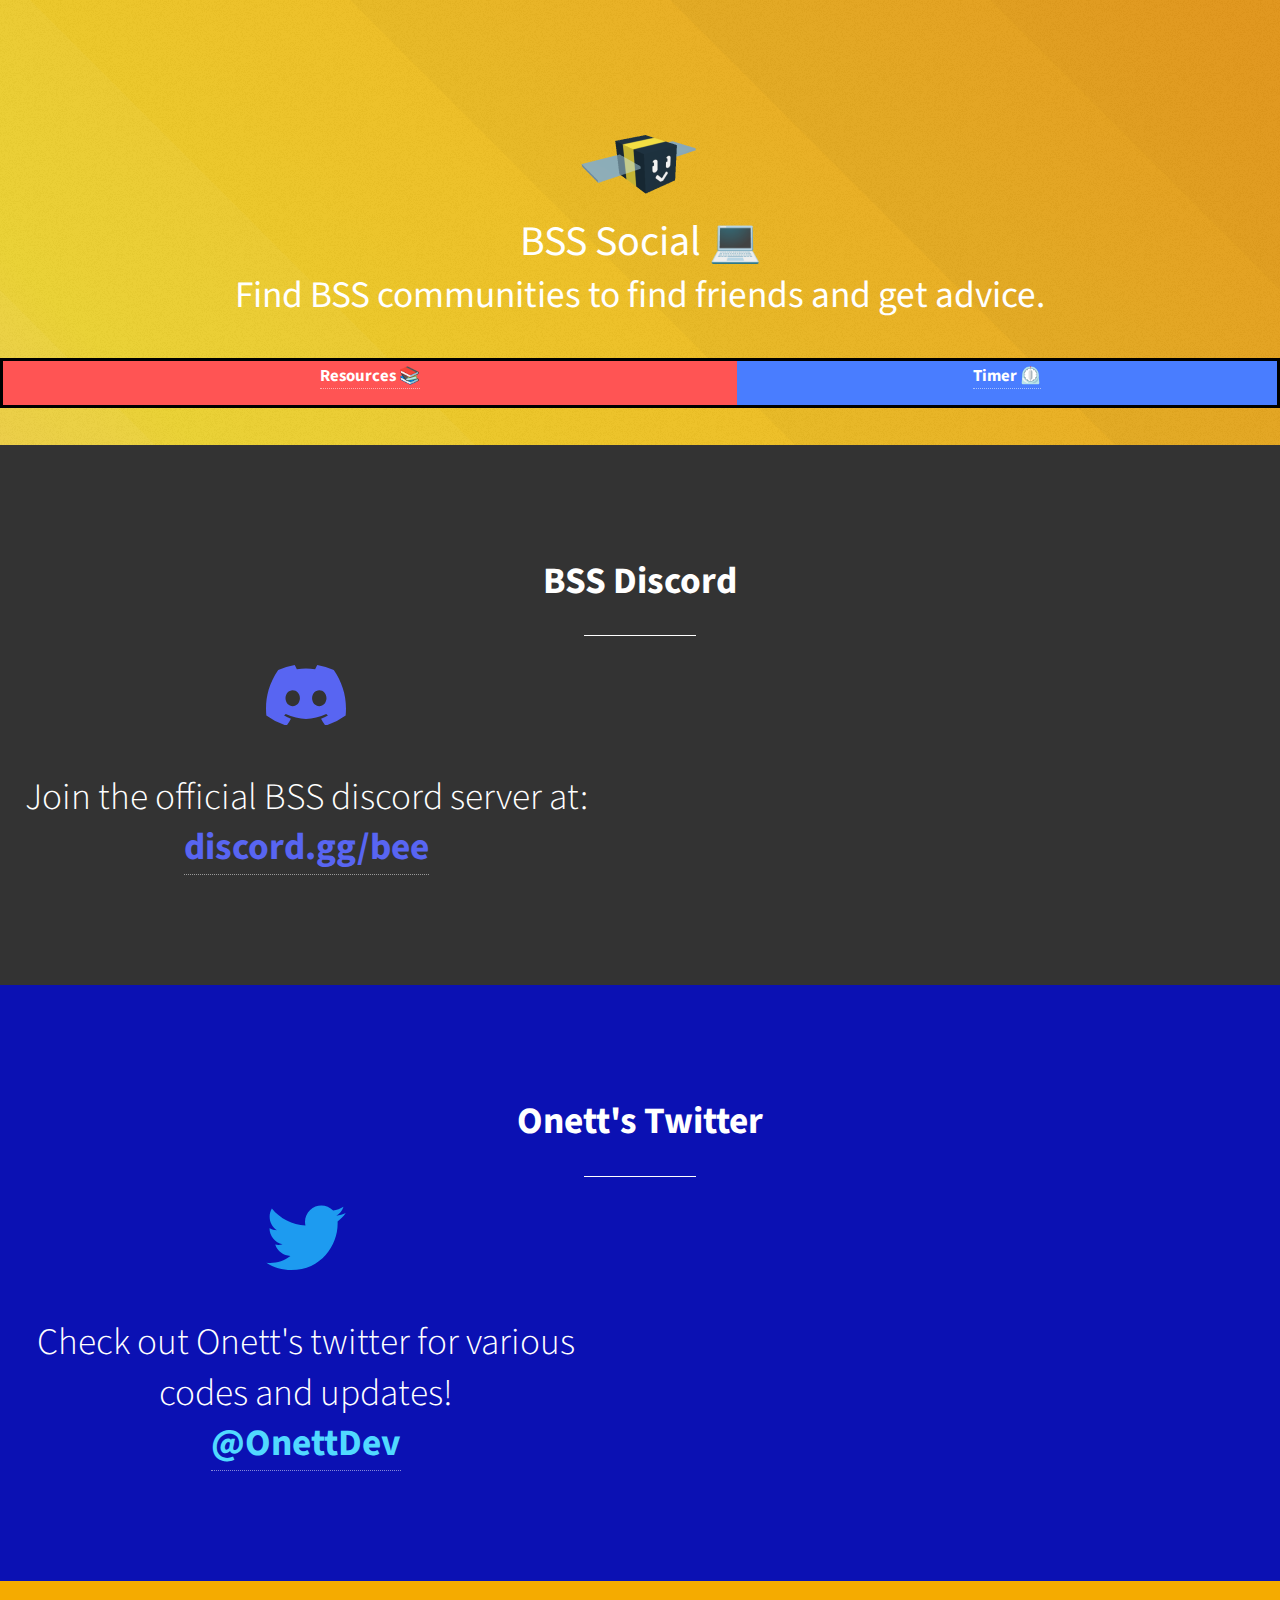
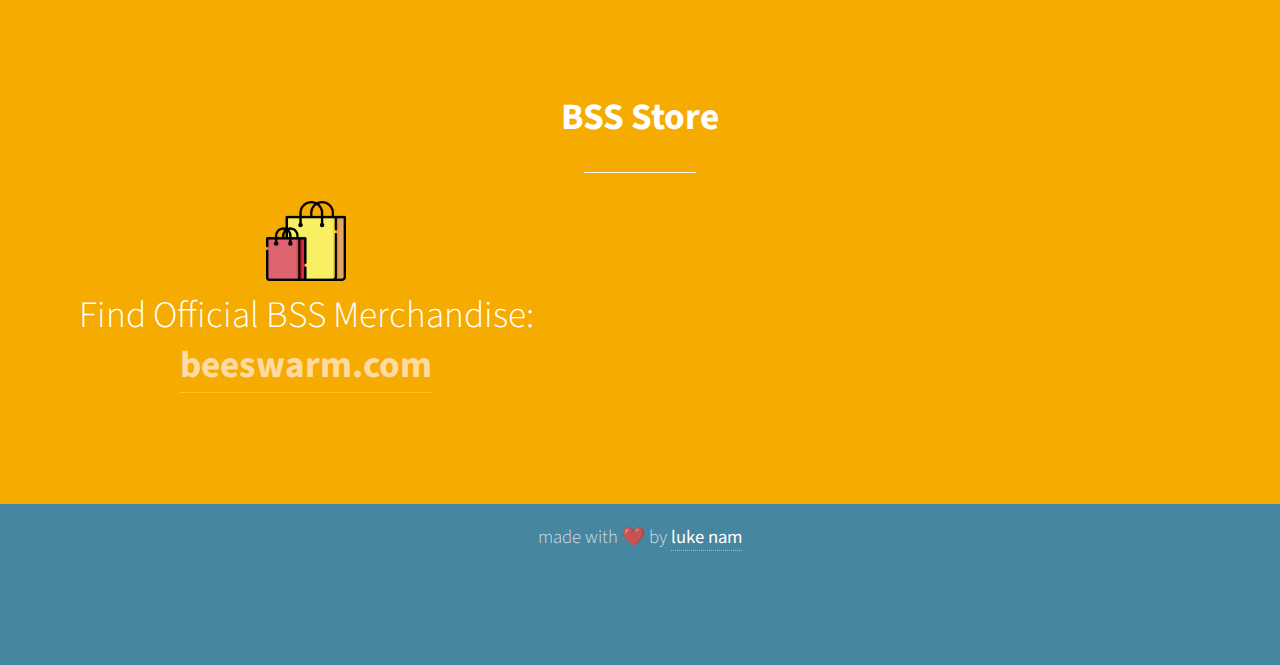
==== commit 843bb7f6: "store link added (css mofidied)" ====
--- a/pages/social.html
+++ b/pages/social.html
@@ -77,6 +77,24 @@
 					</div>
 				</section>
 
+				<!-- BSS Store -->
+				<section id="discord" class="main style2" style="background-color:#f5ab00;">
+					<div class="inner">
+						<header class="major">
+							<h2 style="font-weight: bold;">BSS Store</h2>
+						</header>
+						<div class="row gtr-150">
+							<div class="col-6 col-12-medium imp-medium">
+								<img src="../images/shopping.png" width="80">
+								<h2>Find Official BSS Merchandise:
+									<a href="https://shop.beeswarm.com/" target="_blank" style="color: #ffdaa2; font-weight: bold;">beeswarm.com</a>
+								</h2>
+							</div>
+						</div>
+					</div>
+				</section>
+
+				<!-- Credits -->
 				<div class="inner">
 					<p>made with ❤️ by
 						<b><a href="https://lukelike1001.github.io/">luke nam</a></b>
--- a/assets/css/main.css
+++ b/assets/css/main.css
@@ -2848,7 +2848,7 @@
 			background-color: #333;
 			color: rgba(255, 255, 255, 0.75);
 			background-attachment: fixed,							fixed;
-			background-image: url("images/overlay1.png"), url("../../images/header.jpg");
+			/* background-image: url("images/overlay1.png"), url("../../images/header.jpg"); */
 			background-size: auto,							cover;
 		}
 
